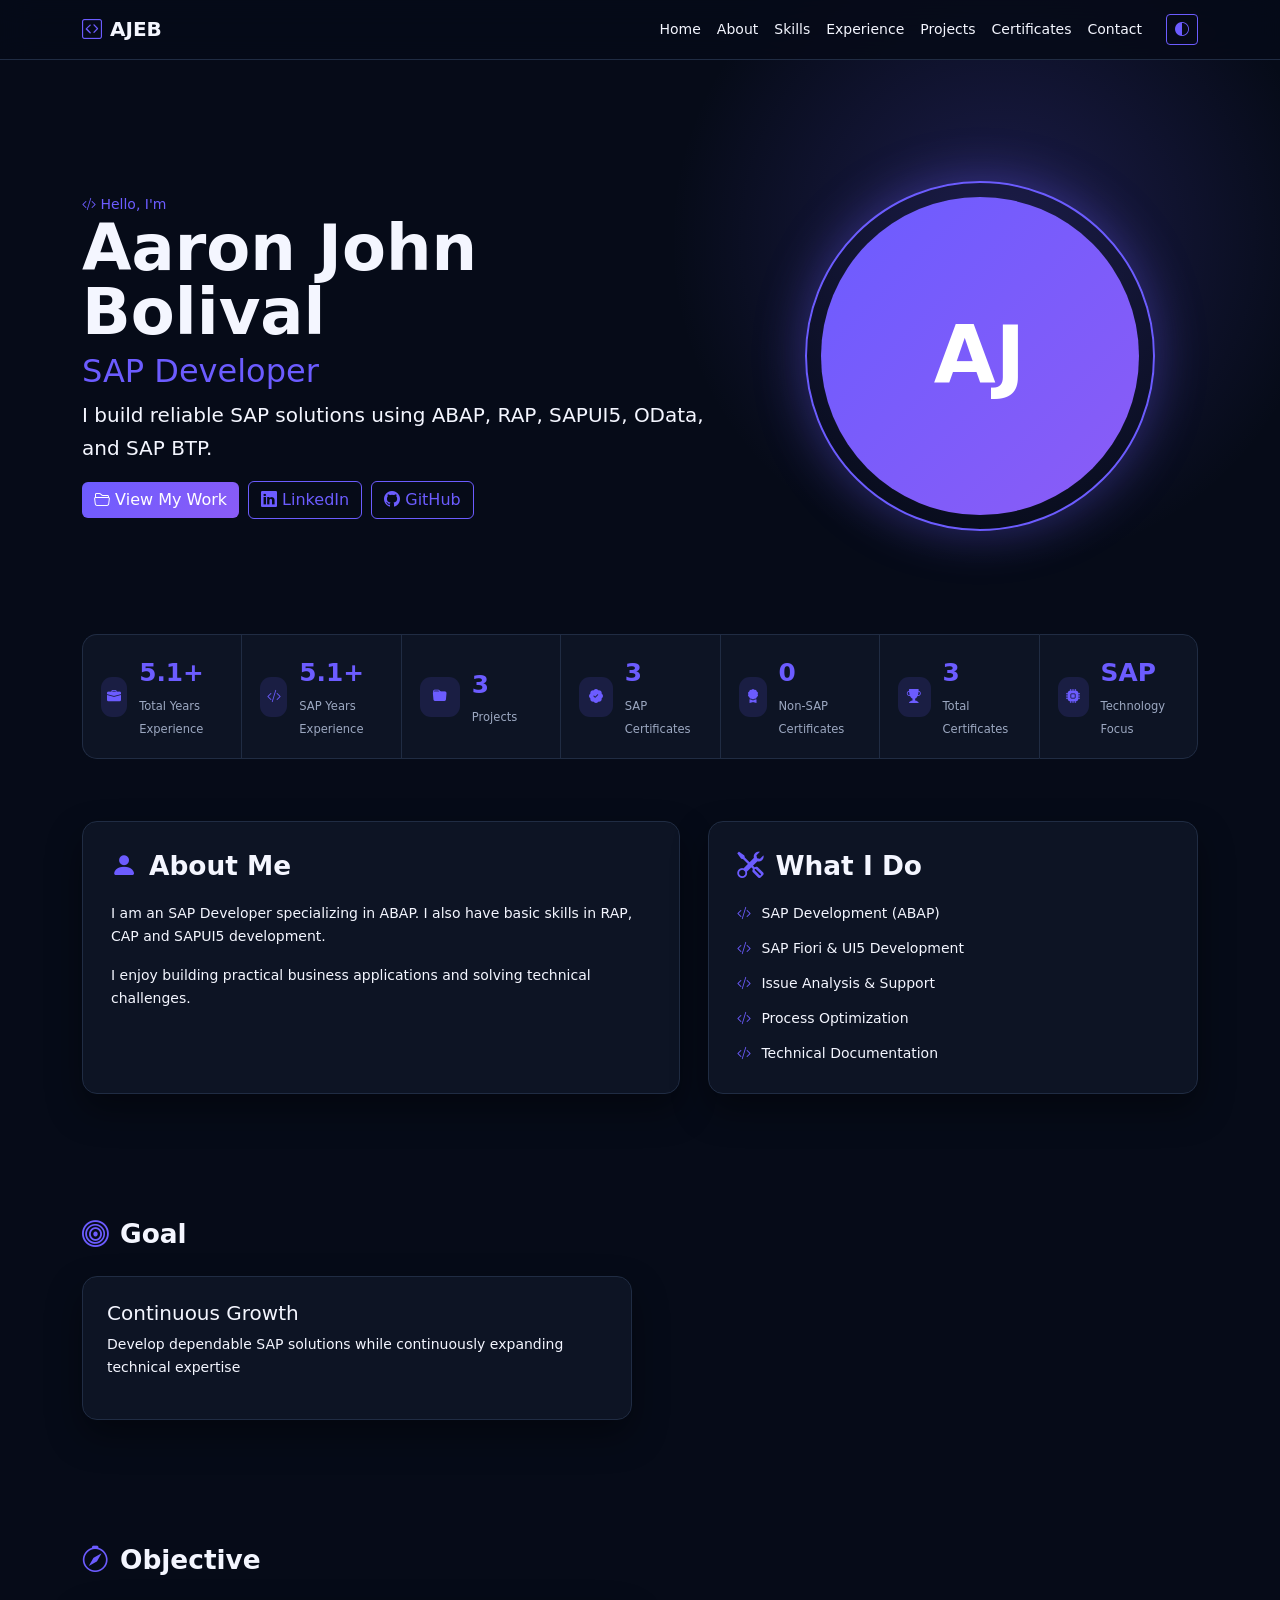
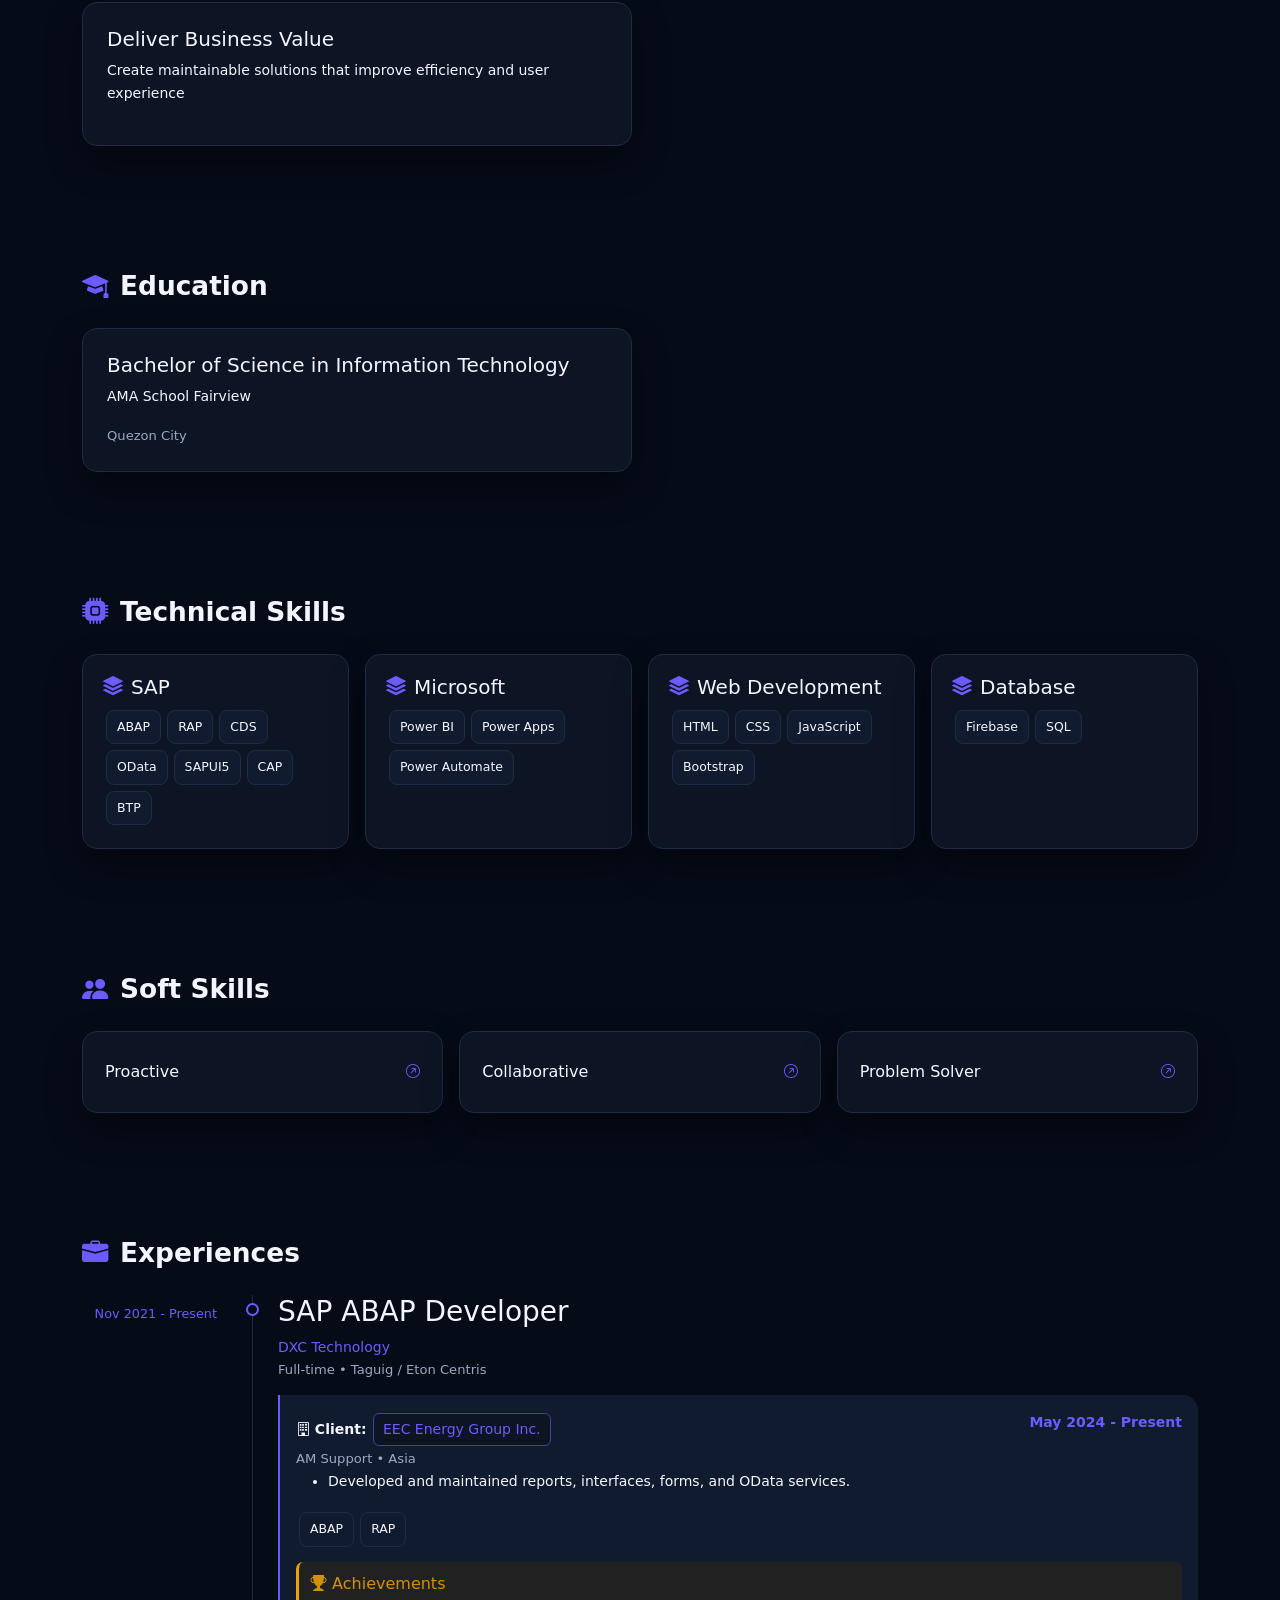
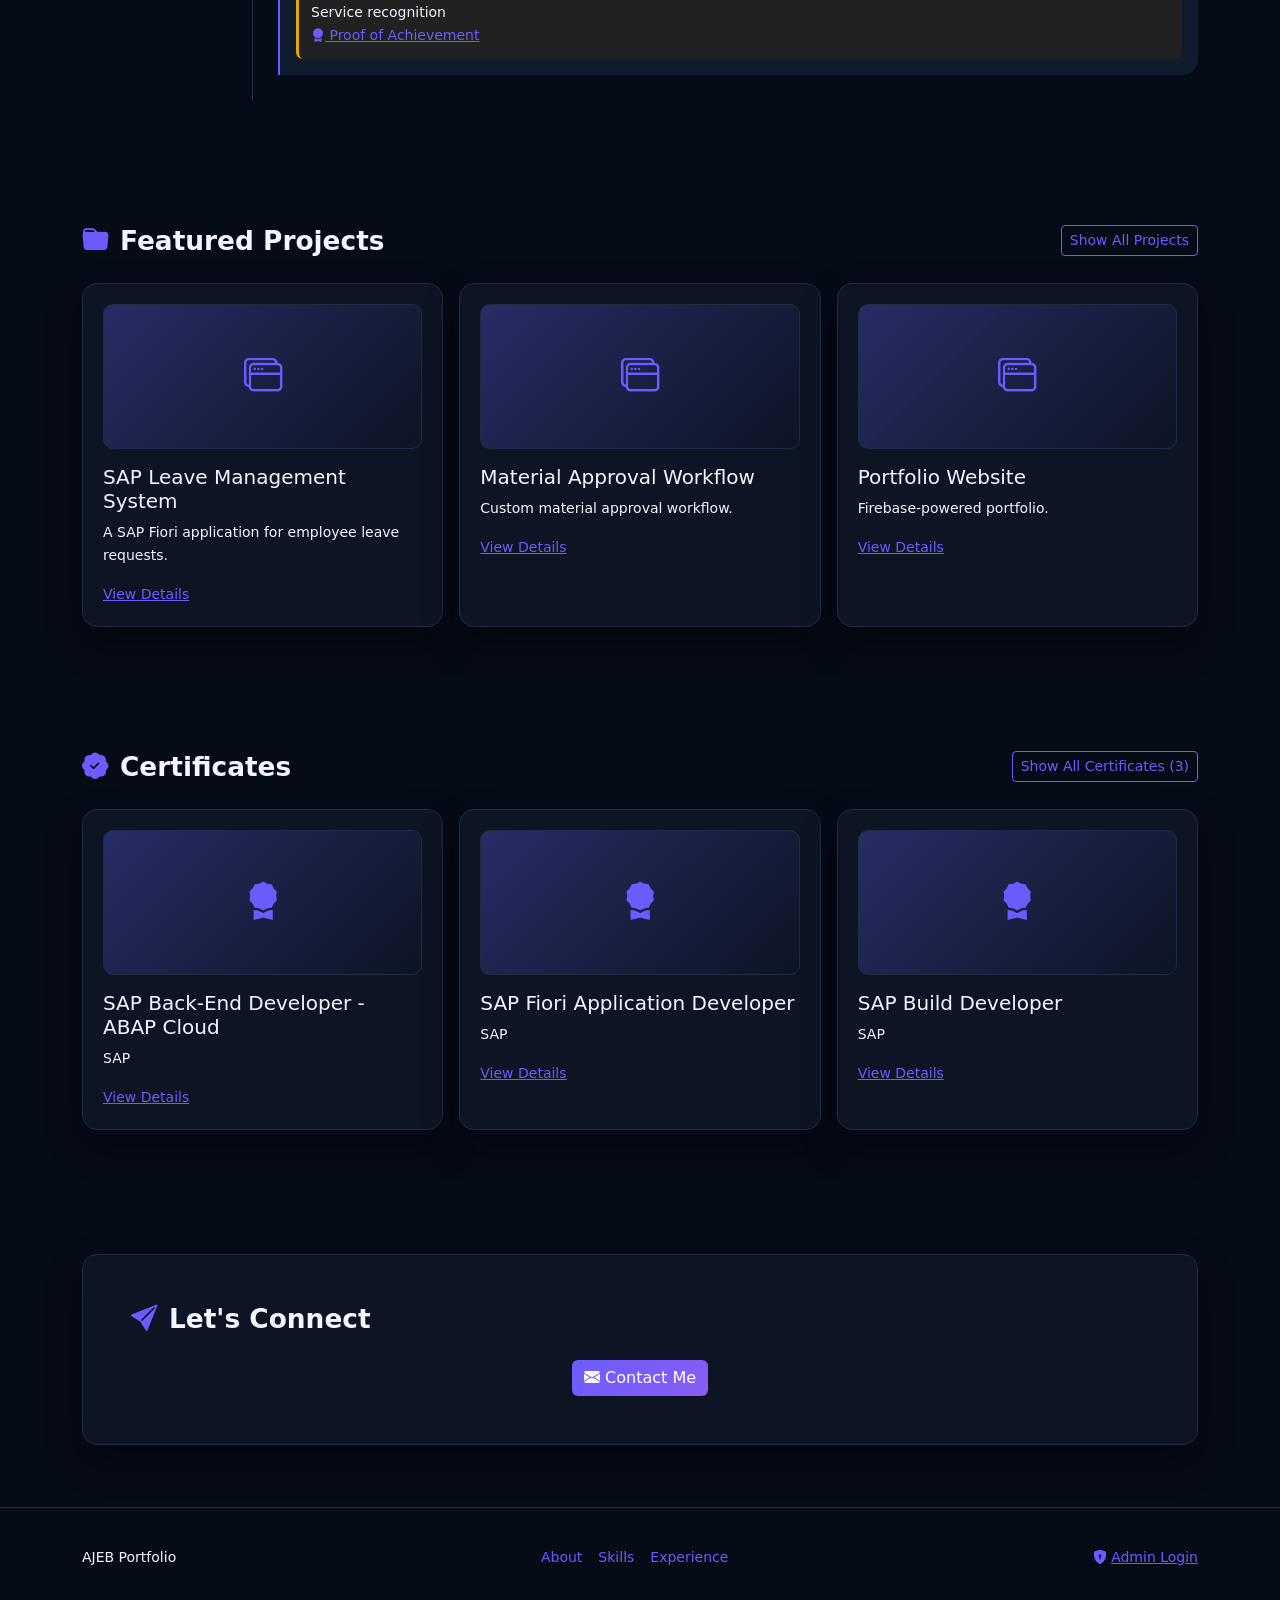
==== index.html @ a4503d82 "First Commit" ====
<!doctype html><html><head><title>AJEB Portfolio</title><meta charset="utf-8"><meta name="viewport" content="width=device-width,initial-scale=1"><link href="https://cdn.jsdelivr.net/npm/bootstrap@5.3.8/dist/css/bootstrap.min.css" rel="stylesheet"><link href="https://cdn.jsdelivr.net/npm/bootstrap-icons@1.13.1/font/bootstrap-icons.css" rel="stylesheet"><link rel="stylesheet" href="assets/css/style.css"></head><body data-page="home"><nav class="navbar navbar-expand-lg fixed-top"><div class="container"><a class="navbar-brand fw-bold" href="index.html"><i class="bi bi-code-square accent me-2"></i>AJEB</a><button class="navbar-toggler" data-bs-toggle="collapse" data-bs-target="#publicNav"><span class="navbar-toggler-icon"></span></button><div id="publicNav" class="collapse navbar-collapse"><ul class="navbar-nav ms-auto"><li class="nav-item"><a class="nav-link" href="index.html#hero">Home</a></li><li class="nav-item"><a class="nav-link" href="index.html#about">About</a></li><li class="nav-item"><a class="nav-link" href="index.html#skills">Skills</a></li><li class="nav-item"><a class="nav-link" href="index.html#experience">Experience</a></li><li class="nav-item"><a class="nav-link" href="projects.html">Projects</a></li><li class="nav-item"><a class="nav-link" href="certificates.html">Certificates</a></li><li class="nav-item"><a class="nav-link" href="index.html#contact">Contact</a></li></ul><button data-theme-toggle class="btn btn-outline-primary btn-sm ms-lg-3"><i class="bi bi-circle-half"></i></button></div></div></nav><main><section id="hero" class="hero"><div class="container"><div class="card-ui p-4"><span class="spinner-border spinner-border-sm me-2"></span>Loading portfolio...</div></div></section><section id="statistics" class="stats-wrap"></section><section id="about" class="section"><div class="container content"></div></section><section id="goal" class="section alt"><div class="container content"></div></section><section id="objective" class="section"><div class="container content"></div></section><section id="education" class="section alt"><div class="container content"></div></section><section id="skills" class="section alt"><div class="container content"></div></section><section id="soft" class="section"><div class="container content"></div></section><section id="experience" class="section alt"><div class="container content"></div></section><section id="projects" class="section"><div class="container content"></div></section><section id="certificates" class="section alt"><div class="container content"></div></section><section id="contact" class="section"><div class="container content"></div></section></main><footer class="footer"><div class="container d-flex justify-content-between align-items-center"><span>AJEB Portfolio</span><a href="admin/login.html"><i class="bi bi-shield-lock-fill me-1"></i>Admin Login</a></div></footer><div class="modal fade" id="softModal" tabindex="-1"><div class="modal-dialog modal-dialog-centered"><div class="modal-content"><div class="modal-header"><h5 id="softTitle" class="modal-title"></h5><button class="btn-close" data-bs-dismiss="modal"></button></div><div class="modal-body"><p id="softDescription"></p><div id="softExampleArea"><h6><i class="bi bi-list-check accent me-2"></i>Examples</h6><ul id="softExamples"></ul></div></div></div></div></div><div id="error" class="alert alert-danger d-none">Unable to load portfolio data.</div><script src="https://cdn.jsdelivr.net/npm/bootstrap@5.3.8/dist/js/bootstrap.bundle.min.js"></script><script src="assets/js/app.js"></script></body></html>
---- assets/css/style.css ----
:root{--p:#6c5cff;--s:#8b5cf6;--a:#20c997;--bg:#f6f7fb;--surface:#fff;--surface2:#eef0f8;--text:#172033;--muted:#65708a;--line:#dce1ec;--radius:15px;--shadow:0 12px 30px #17203314}html[data-theme=dark]{--bg:#060b18;--surface:#0d1424;--surface2:#111b30;--text:#f4f6ff;--muted:#9ca8c1;--line:#202c43;--shadow:0 16px 35px #0006}*{box-sizing:border-box}html{scroll-behavior:smooth}body{margin:0;background:var(--bg);color:var(--text);font:15px/1.65 Inter,system-ui,sans-serif}.navbar{background:color-mix(in srgb,var(--bg) 88%,transparent);backdrop-filter:blur(16px);border-bottom:1px solid var(--line)}.navbar-brand,.nav-link{color:var(--text)!important}.nav-link:hover{color:var(--p)!important}.btn-primary{background:linear-gradient(135deg,var(--p),var(--s));border:0}.btn-outline-primary{color:var(--p);border-color:var(--p)}.hero{min-height:88vh;display:flex;align-items:center;padding:100px 0 80px;background:radial-gradient(circle at 78% 35%,color-mix(in srgb,var(--p) 22%,transparent),transparent 30%)}.hero h1{font-size:clamp(2.7rem,6vw,5rem);font-weight:800;line-height:1}.eyebrow,.accent{color:var(--p)}.profile{width:min(350px,78vw);aspect-ratio:1;border:2px solid var(--p);border-radius:50%;padding:14px;margin:auto;box-shadow:0 0 50px color-mix(in srgb,var(--p) 38%,transparent)}.profile img,.avatar{width:100%;height:100%;object-fit:cover;border-radius:50%}.avatar{display:grid;place-items:center;background:linear-gradient(135deg,var(--p),var(--s));color:white;font-size:5rem;font-weight:800}.section{padding:76px 0}.section.alt{background:var(--surface2)}.section-title{font-size:2rem;font-weight:800;margin-bottom:26px;display:flex;align-items:center;gap:12px}.section-title i{color:var(--p)}.card-ui{background:var(--surface);color:var(--text);border:1px solid var(--line);border-radius:var(--radius);box-shadow:var(--shadow)}.stats-wrap{margin-top:-50px;position:relative;z-index:4}.statistics-grid{display:grid;grid-template-columns:repeat(7,1fr);gap:12px}.stat-card{padding:18px;min-height:112px;display:flex;align-items:center;gap:12px}.stat-icon{width:40px;height:40px;display:grid;place-items:center;border-radius:11px;background:color-mix(in srgb,var(--p) 14%,var(--surface));color:var(--p)}.stat-card strong{display:block;font-size:1.55rem;color:var(--p)}.stat-card span{font-size:.72rem;color:var(--muted)}.tag{display:inline-block;padding:6px 10px;margin:3px;border:1px solid var(--line);border-radius:8px;background:var(--surface2);color:var(--text);font-size:.78rem}.skill-box{padding:20px;height:100%}.soft-card,.item-card{padding:20px;height:100%;transition:.2s}.soft-card{cursor:pointer}.soft-card:hover,.item-card:hover{transform:translateY(-3px);border-color:var(--p)}.timeline-group{display:grid;grid-template-columns:135px 1fr;gap:35px}.company-period{text-align:right;color:var(--p);font-size:.8rem;padding-top:8px}.company-records{border-left:1px solid var(--line);padding-left:25px}.experience-entry{position:relative;padding-bottom:26px}.timeline-dot{position:absolute;left:-32px;top:8px;width:13px;height:13px;border:2px solid var(--p);background:var(--bg);border-radius:50%}.same-company .timeline-dot{display:none}.company{color:var(--p)}.meta{color:var(--muted);font-size:.82rem}.client-card{margin-top:14px;padding:16px;border-left:2px solid var(--p);background:var(--surface2);border-radius:0 var(--radius) var(--radius) 0}.client-head{display:flex;justify-content:space-between;gap:12px}.client-badge{display:inline-block;padding:4px 9px;margin:2px;border:1px solid color-mix(in srgb,var(--p) 45%,var(--line));border-radius:6px;color:var(--p);background:var(--surface)}.client-date{color:var(--p);white-space:nowrap}.achievement{margin-top:12px;padding:12px;border-left:3px solid #e8a600;background:color-mix(in srgb,#e8a600 9%,var(--surface));border-radius:7px}.achievement h6{color:#d09200}.form-control,.form-select{background:var(--surface);color:var(--text);border-color:var(--line)}.form-control::placeholder{color:var(--muted)}.form-control:focus,.form-select:focus{background:var(--surface);color:var(--text);border-color:var(--p);box-shadow:0 0 0 .2rem color-mix(in srgb,var(--p) 20%,transparent)}.filterbar{position:sticky;top:70px;z-index:3;background:var(--bg);padding:14px 0}.item-card img{width:100%;height:180px;object-fit:cover;border-radius:10px}.gallery img{width:100%;height:170px;object-fit:cover;border-radius:10px}.video iframe{width:100%;aspect-ratio:16/9;border:0;border-radius:10px}.modal-content{background:var(--surface);color:var(--text)}.footer{padding:38px 0;border-top:1px solid var(--line)}a{color:var(--p)}
@media(max-width:1200px){.statistics-grid{grid-template-columns:repeat(4,1fr)}}@media(max-width:768px){.statistics-grid{grid-template-columns:repeat(2,1fr)}.timeline-group{grid-template-columns:1fr;gap:2px;padding-left:16px}.company-period{text-align:left}.company-records{padding-left:20px}.timeline-dot{left:-27px}.client-head{display:block}.client-date{display:block;margin-top:5px}.hero{text-align:center}}
/* V7 reference-design refinements */
body{font-size:14px}.section{padding:62px 0}.hero{min-height:76vh;padding-bottom:72px}.hero h1{font-size:clamp(2.5rem,5vw,4.4rem)}.statistics-grid{gap:0}.stat-card{border-radius:0;box-shadow:none;border-right:0;min-height:102px}.statistics-grid .stat-card:first-child{border-radius:var(--radius) 0 0 var(--radius)}.statistics-grid .stat-card:last-child{border-radius:0 var(--radius) var(--radius) 0;border-right:1px solid var(--line)}.section-title{font-size:1.65rem}.item-card{min-height:210px}.item-thumb{height:145px;border-radius:10px;background:linear-gradient(135deg,color-mix(in srgb,var(--p) 26%,var(--surface2)),var(--surface));border:1px solid var(--line);display:grid;place-items:center;color:var(--p);font-size:2.4rem}.subpage-header{padding-top:92px}.page-toolbar{display:flex;align-items:center;justify-content:space-between;gap:15px}.soft-actions{display:flex;gap:8px;flex-wrap:wrap}.soft-card p{color:var(--muted)}.section-title-centered{justify-content:center}.detail-panel{padding:24px}.dummy-gallery{height:170px;display:grid;place-items:center;border:1px solid var(--line);border-radius:10px;background:linear-gradient(145deg,var(--surface2),var(--surface));color:var(--p);font-size:2rem}
@media(max-width:1200px){.statistics-grid{gap:10px}.stat-card,.statistics-grid .stat-card:first-child,.statistics-grid .stat-card:last-child{border:1px solid var(--line);border-radius:var(--radius)}}
/* V9 targeted fixes */
.section-heading-row{display:flex;align-items:center;justify-content:space-between;gap:18px;margin-bottom:26px}.section-heading-row .section-title{margin-bottom:0}.certificate-thumb{background:linear-gradient(135deg,color-mix(in srgb,#f0aa00 18%,var(--surface2)),var(--surface));color:#d29600}html[data-theme=dark] .btn-close{filter:invert(1) grayscale(100%) brightness(200%);opacity:.9}html[data-theme=dark] .btn-close:hover{opacity:1}.modal-header{border-bottom-color:var(--line)}.modal-footer{border-top-color:var(--line)}
@media(max-width:576px){.section-heading-row{align-items:flex-start;flex-direction:column}.section-heading-row .btn{width:100%}}
/* V10 targeted additions */
.hero-actions{display:flex;align-items:center;gap:9px;flex-wrap:wrap}.admin-shell{min-height:100vh}.admin-sidebar{width:270px;background:#0c1323;color:#fff;padding:22px;position:fixed;inset:0 auto 0 0;overflow:auto}.admin-sidebar .nav-btn{display:flex;align-items:center;width:100%;gap:9px;color:#cbd4e7;background:transparent;border:0;border-radius:8px;padding:9px 11px;text-align:left}.admin-sidebar .nav-btn:hover,.admin-sidebar .nav-btn.active{background:#6658ee;color:#fff}.admin-main{margin-left:270px;padding:28px}.admin-card{background:#fff;border:1px solid #dfe4ee;border-radius:13px;padding:20px}.editor-grid{display:grid;grid-template-columns:repeat(2,minmax(0,1fr));gap:14px}.editor-grid .full{grid-column:1/-1}.nested-box{grid-column:1/-1;border:1px solid #dfe4ee;border-radius:12px;padding:14px;background:#f8f9fc}.nested-item{border:1px solid #e2e6ef;border-radius:10px;padding:14px;margin-top:10px;background:#fff}.nested-head{display:flex;align-items:center;justify-content:space-between;gap:10px}.field-help{font-size:.75rem;color:#6b7487;margin-top:4px}@media(max-width:900px){.admin-sidebar{position:static;width:auto}.admin-main{margin:0}.editor-grid{grid-template-columns:1fr}.hero-actions{justify-content:center}}

/* V12 friendly-admin and requested design correction */
.about-what-grid{display:grid;grid-template-columns:1.1fr .9fr;gap:28px}.about-what-card{padding:28px;height:100%}.about-what-card .section-title{font-size:1.65rem;margin-bottom:20px}.what-list{display:grid;gap:12px}.what-row{display:flex;align-items:center;gap:10px;color:var(--text)}.what-row i{color:var(--p)}
.soft-title-card{padding:22px;min-height:82px;display:flex;align-items:center;justify-content:space-between;cursor:pointer;transition:.2s}.soft-title-card:hover,.soft-title-card:focus{transform:translateY(-3px);border-color:var(--p);outline:none}.soft-title-card h3{font-size:1rem;margin:0}.soft-title-card i{color:var(--p)}
.admin-form-grid{display:grid;grid-template-columns:repeat(2,minmax(0,1fr));gap:14px}.admin-field{display:flex;flex-direction:column;gap:6px}.admin-field.full{grid-column:1/-1}.admin-field label{font-weight:700;color:#26324a}.admin-field small{color:#6b7487}.admin-check{flex-direction:row;align-items:center;padding:12px;border:1px solid #dfe4ee;border-radius:9px}.admin-array{grid-column:1/-1;border:1px solid #dfe4ee;border-radius:12px;padding:14px;background:#f8f9fc}.admin-array-head{display:flex;justify-content:space-between;align-items:center}.admin-array-item{background:#fff;border:1px solid #dfe4ee;border-radius:10px;padding:14px;margin-top:10px}.admin-array-actions{text-align:right;margin-bottom:8px}.record-summary{display:grid;grid-template-columns:1fr auto;gap:12px;align-items:center}
@media(max-width:800px){.about-what-grid,.admin-form-grid{grid-template-columns:1fr}.admin-field.full{grid-column:auto}}

/* V4 section settings and quick links */
main{min-width:0}.quick-links a{color:var(--p);text-decoration:none}.quick-links a:hover{text-decoration:underline}section[hidden],.section.d-none{display:none!important}

.media-thumb{height:180px;border-radius:10px;overflow:hidden;background:var(--surface2)}.media-thumb img{width:100%;height:100%;object-fit:cover}.detail-panel>.media-thumb{height:360px}.detail-panel>.media-thumb img{object-fit:contain}.gallery img{width:100%;height:180px;object-fit:cover}.video iframe{width:100%;aspect-ratio:16/9}
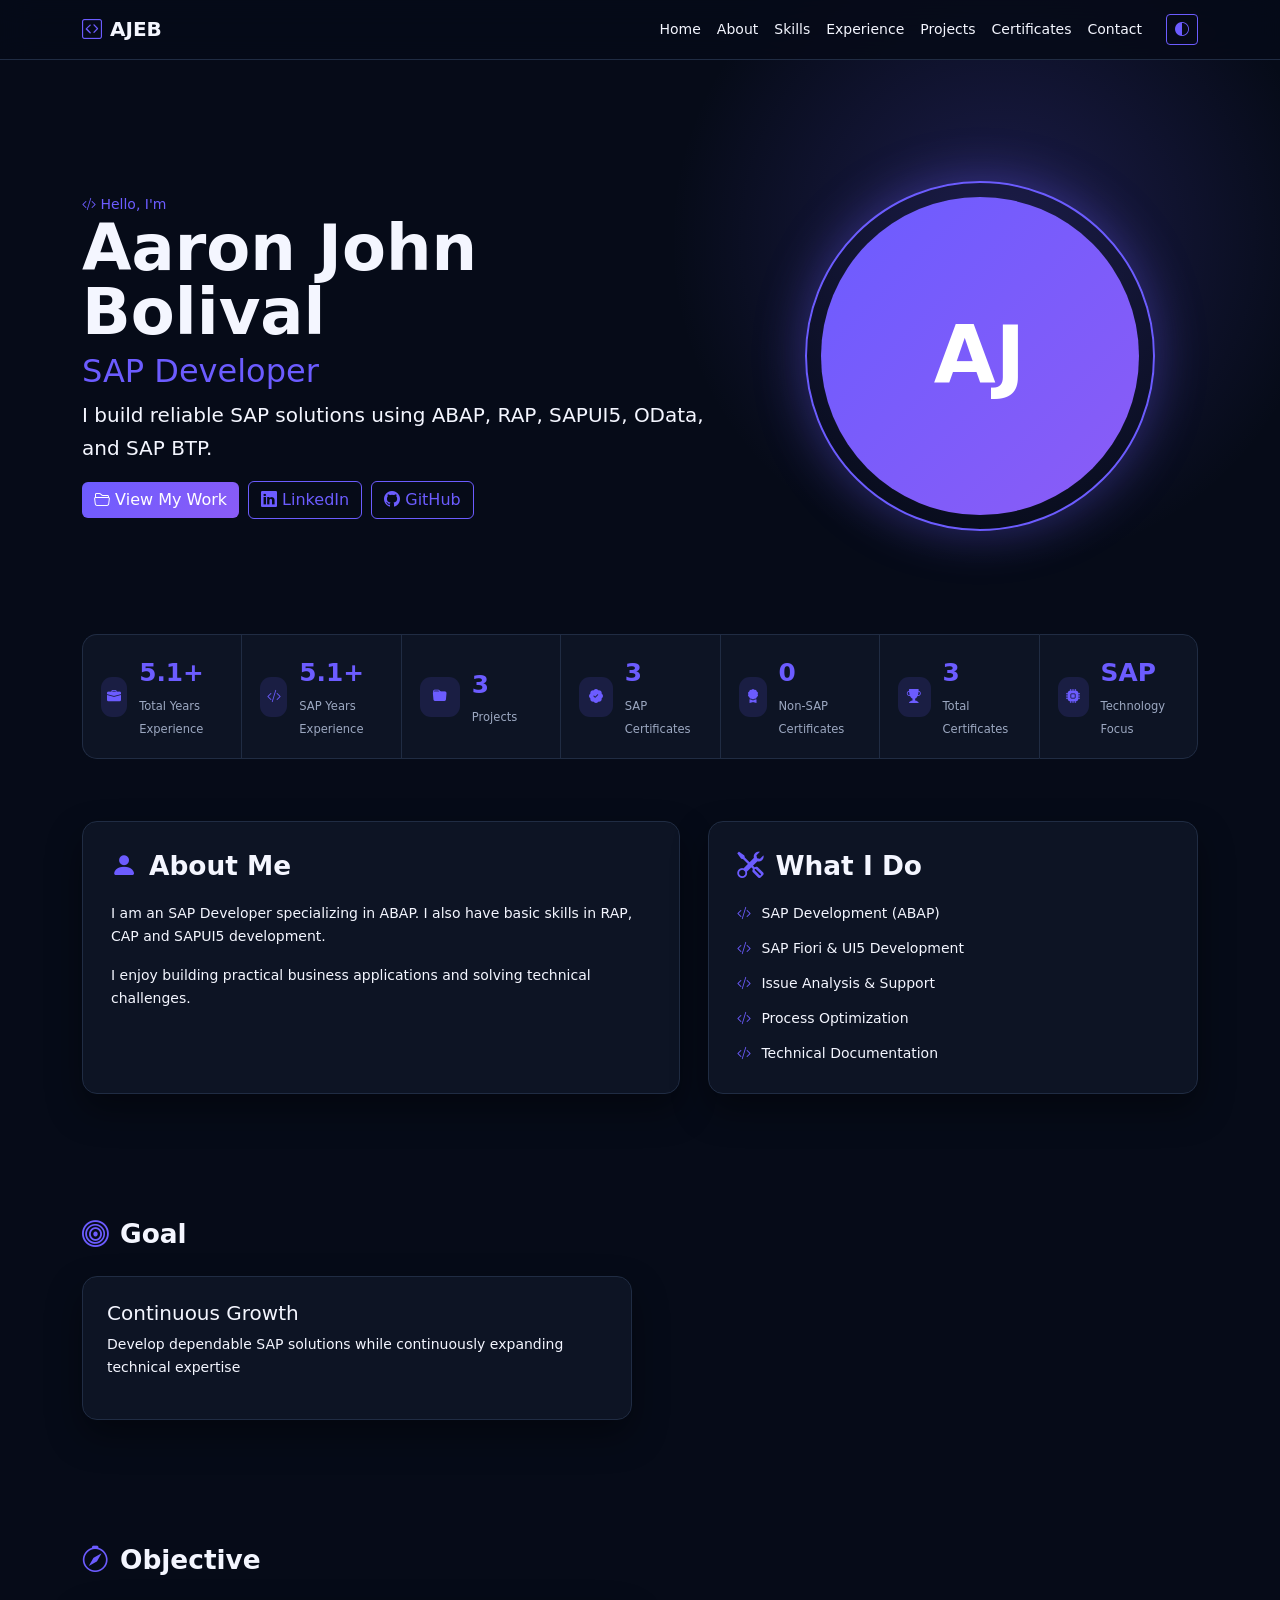
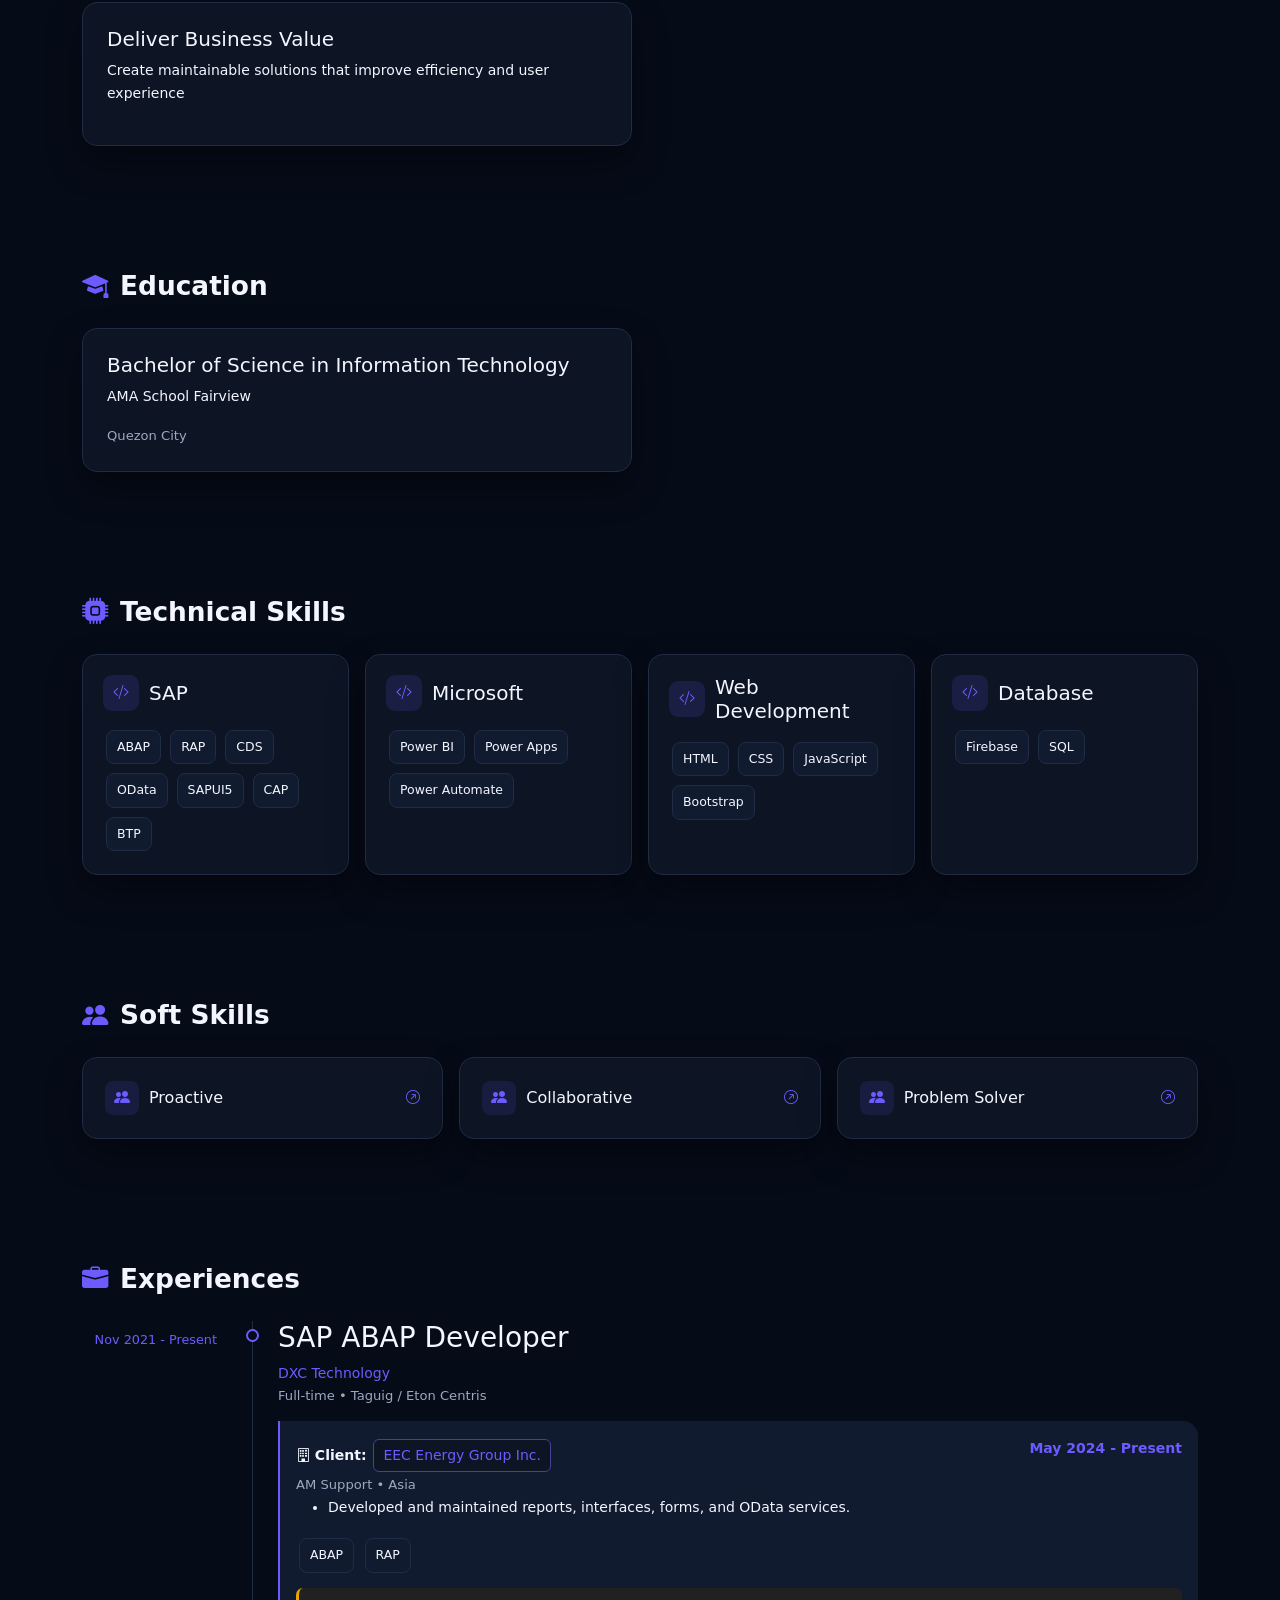
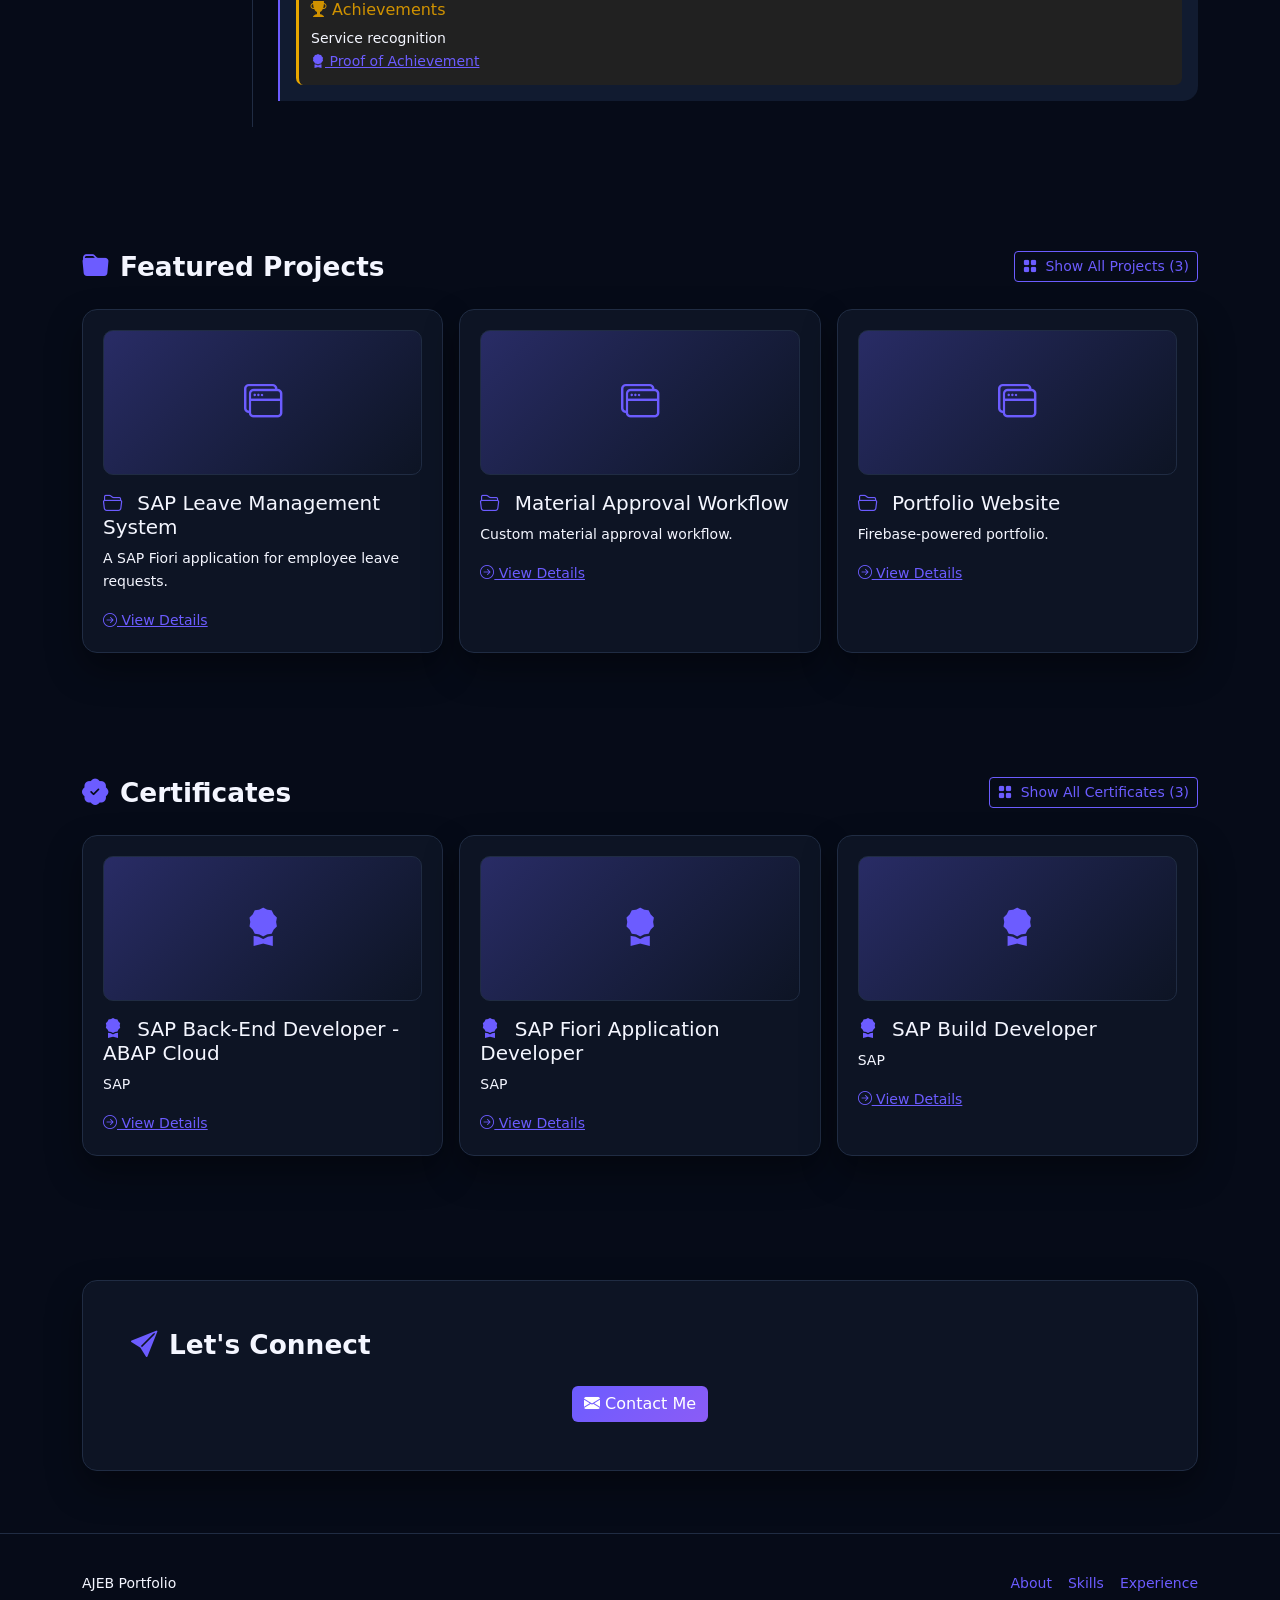
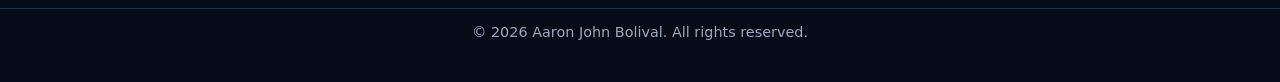
==== commit dfee110c: "fix commit" ====
--- a/index.html
+++ b/index.html
@@ -1 +1,140 @@
-<!doctype html><html><head><title>AJEB Portfolio</title><meta charset="utf-8"><meta name="viewport" content="width=device-width,initial-scale=1"><link href="https://cdn.jsdelivr.net/npm/bootstrap@5.3.8/dist/css/bootstrap.min.css" rel="stylesheet"><link href="https://cdn.jsdelivr.net/npm/bootstrap-icons@1.13.1/font/bootstrap-icons.css" rel="stylesheet"><link rel="stylesheet" href="assets/css/style.css"></head><body data-page="home"><nav class="navbar navbar-expand-lg fixed-top"><div class="container"><a class="navbar-brand fw-bold" href="index.html"><i class="bi bi-code-square accent me-2"></i>AJEB</a><button class="navbar-toggler" data-bs-toggle="collapse" data-bs-target="#publicNav"><span class="navbar-toggler-icon"></span></button><div id="publicNav" class="collapse navbar-collapse"><ul class="navbar-nav ms-auto"><li class="nav-item"><a class="nav-link" href="index.html#hero">Home</a></li><li class="nav-item"><a class="nav-link" href="index.html#about">About</a></li><li class="nav-item"><a class="nav-link" href="index.html#skills">Skills</a></li><li class="nav-item"><a class="nav-link" href="index.html#experience">Experience</a></li><li class="nav-item"><a class="nav-link" href="projects.html">Projects</a></li><li class="nav-item"><a class="nav-link" href="certificates.html">Certificates</a></li><li class="nav-item"><a class="nav-link" href="index.html#contact">Contact</a></li></ul><button data-theme-toggle class="btn btn-outline-primary btn-sm ms-lg-3"><i class="bi bi-circle-half"></i></button></div></div></nav><main><section id="hero" class="hero"><div class="container"><div class="card-ui p-4"><span class="spinner-border spinner-border-sm me-2"></span>Loading portfolio...</div></div></section><section id="statistics" class="stats-wrap"></section><section id="about" class="section"><div class="container content"></div></section><section id="goal" class="section alt"><div class="container content"></div></section><section id="objective" class="section"><div class="container content"></div></section><section id="education" class="section alt"><div class="container content"></div></section><section id="skills" class="section alt"><div class="container content"></div></section><section id="soft" class="section"><div class="container content"></div></section><section id="experience" class="section alt"><div class="container content"></div></section><section id="projects" class="section"><div class="container content"></div></section><section id="certificates" class="section alt"><div class="container content"></div></section><section id="contact" class="section"><div class="container content"></div></section></main><footer class="footer"><div class="container d-flex justify-content-between align-items-center"><span>AJEB Portfolio</span><a href="admin/login.html"><i class="bi bi-shield-lock-fill me-1"></i>Admin Login</a></div></footer><div class="modal fade" id="softModal" tabindex="-1"><div class="modal-dialog modal-dialog-centered"><div class="modal-content"><div class="modal-header"><h5 id="softTitle" class="modal-title"></h5><button class="btn-close" data-bs-dismiss="modal"></button></div><div class="modal-body"><p id="softDescription"></p><div id="softExampleArea"><h6><i class="bi bi-list-check accent me-2"></i>Examples</h6><ul id="softExamples"></ul></div></div></div></div></div><div id="error" class="alert alert-danger d-none">Unable to load portfolio data.</div><script src="https://cdn.jsdelivr.net/npm/bootstrap@5.3.8/dist/js/bootstrap.bundle.min.js"></script><script src="assets/js/app.js"></script></body></html>+<!doctype html>
+<html>
+  <head>
+    <title>AJEB Portfolio</title>
+    <meta charset="utf-8" />
+    <meta name="viewport" content="width=device-width,initial-scale=1" />
+    <link
+      href="https://cdn.jsdelivr.net/npm/bootstrap@5.3.8/dist/css/bootstrap.min.css"
+      rel="stylesheet"
+    />
+    <link
+      href="https://cdn.jsdelivr.net/npm/bootstrap-icons@1.13.1/font/bootstrap-icons.css"
+      rel="stylesheet"
+    />
+    <link rel="stylesheet" href="assets/css/style.css" />
+  </head>
+  <body data-page="home">
+    <nav class="navbar navbar-expand-lg fixed-top">
+      <div class="container">
+        <a class="navbar-brand fw-bold" href="index.html"
+          ><i class="bi bi-code-square accent me-2"></i>AJEB</a
+        ><button
+          class="navbar-toggler"
+          data-bs-toggle="collapse"
+          data-bs-target="#publicNav"
+        >
+          <span class="navbar-toggler-icon"></span>
+        </button>
+        <div id="publicNav" class="collapse navbar-collapse">
+          <ul class="navbar-nav ms-auto">
+            <li class="nav-item">
+              <a class="nav-link" href="index.html#hero">Home</a>
+            </li>
+            <li class="nav-item">
+              <a class="nav-link" href="index.html#about">About</a>
+            </li>
+            <li class="nav-item">
+              <a class="nav-link" href="index.html#skills">Skills</a>
+            </li>
+            <li class="nav-item">
+              <a class="nav-link" href="index.html#experience">Experience</a>
+            </li>
+            <li class="nav-item">
+              <a class="nav-link" href="projects.html">Projects</a>
+            </li>
+            <li class="nav-item">
+              <a class="nav-link" href="certificates.html">Certificates</a>
+            </li>
+            <li class="nav-item">
+              <a class="nav-link" href="index.html#contact">Contact</a>
+            </li>
+          </ul>
+          <button
+            data-theme-toggle
+            class="btn btn-outline-primary btn-sm ms-lg-3"
+          >
+            <i class="bi bi-circle-half"></i>
+          </button>
+        </div>
+      </div>
+    </nav>
+    <main>
+      <section id="hero" class="hero">
+        <div class="container">
+          <div class="card-ui p-4">
+            <span class="spinner-border spinner-border-sm me-2"></span>Loading
+            portfolio...
+          </div>
+        </div>
+      </section>
+      <section id="statistics" class="stats-wrap"></section>
+      <section id="about" class="section">
+        <div class="container content"></div>
+      </section>
+      <section id="goal" class="section alt">
+        <div class="container content"></div>
+      </section>
+      <section id="objective" class="section">
+        <div class="container content"></div>
+      </section>
+      <section id="education" class="section alt">
+        <div class="container content"></div>
+      </section>
+      <section id="skills" class="section alt">
+        <div class="container content"></div>
+      </section>
+      <section id="soft" class="section">
+        <div class="container content"></div>
+      </section>
+      <section id="experience" class="section alt">
+        <div class="container content"></div>
+      </section>
+      <section id="projects" class="section">
+        <div class="container content"></div>
+      </section>
+      <section id="certificates" class="section alt">
+        <div class="container content"></div>
+      </section>
+      <section id="contact" class="section">
+        <div class="container content"></div>
+      </section>
+    </main>
+    <footer class="footer">
+    <div class="container d-flex justify-content-between align-items-center">
+        <span>AJEB Portfolio</span>
+        <!-- 
+        <a href="admin/login.html" target="_blank"> 
+            <i class="bi bi-shield-lock-fill me-1"></i>Admin Login
+        </a>
+        -->
+    </div>
+
+    <div class="footer-copyright">
+        © 2026 Aaron John Bolival. All rights reserved.
+    </div>
+    </footer>
+    <div class="modal fade" id="softModal" tabindex="-1">
+      <div class="modal-dialog modal-dialog-centered">
+        <div class="modal-content">
+          <div class="modal-header">
+            <h5 id="softTitle" class="modal-title"></h5>
+            <button class="btn-close" data-bs-dismiss="modal"></button>
+          </div>
+          <div class="modal-body">
+            <p id="softDescription"></p>
+            <div id="softExampleArea">
+              <h6><i class="bi bi-list-check accent me-2"></i>Examples</h6>
+              <ul id="softExamples"></ul>
+            </div>
+          </div>
+        </div>
+      </div>
+    </div>
+    <div id="error" class="alert alert-danger d-none">
+      Unable to load portfolio data.
+    </div>
+    <script src="https://cdn.jsdelivr.net/npm/bootstrap@5.3.8/dist/js/bootstrap.bundle.min.js"></script>
+    <script src="assets/js/app.js"></script>
+  </body>
+</html>
--- a/assets/css/style.css
+++ b/assets/css/style.css
@@ -1,7 +1,21 @@
 :root{--p:#6c5cff;--s:#8b5cf6;--a:#20c997;--bg:#f6f7fb;--surface:#fff;--surface2:#eef0f8;--text:#172033;--muted:#65708a;--line:#dce1ec;--radius:15px;--shadow:0 12px 30px #17203314}html[data-theme=dark]{--bg:#060b18;--surface:#0d1424;--surface2:#111b30;--text:#f4f6ff;--muted:#9ca8c1;--line:#202c43;--shadow:0 16px 35px #0006}*{box-sizing:border-box}html{scroll-behavior:smooth}body{margin:0;background:var(--bg);color:var(--text);font:15px/1.65 Inter,system-ui,sans-serif}.navbar{background:color-mix(in srgb,var(--bg) 88%,transparent);backdrop-filter:blur(16px);border-bottom:1px solid var(--line)}.navbar-brand,.nav-link{color:var(--text)!important}.nav-link:hover{color:var(--p)!important}.btn-primary{background:linear-gradient(135deg,var(--p),var(--s));border:0}.btn-outline-primary{color:var(--p);border-color:var(--p)}.hero{min-height:88vh;display:flex;align-items:center;padding:100px 0 80px;background:radial-gradient(circle at 78% 35%,color-mix(in srgb,var(--p) 22%,transparent),transparent 30%)}.hero h1{font-size:clamp(2.7rem,6vw,5rem);font-weight:800;line-height:1}.eyebrow,.accent{color:var(--p)}.profile{width:min(350px,78vw);aspect-ratio:1;border:2px solid var(--p);border-radius:50%;padding:14px;margin:auto;box-shadow:0 0 50px color-mix(in srgb,var(--p) 38%,transparent)}.profile img,.avatar{width:100%;height:100%;object-fit:cover;border-radius:50%}.avatar{display:grid;place-items:center;background:linear-gradient(135deg,var(--p),var(--s));color:white;font-size:5rem;font-weight:800}.section{padding:76px 0}.section.alt{background:var(--surface2)}.section-title{font-size:2rem;font-weight:800;margin-bottom:26px;display:flex;align-items:center;gap:12px}.section-title i{color:var(--p)}.card-ui{background:var(--surface);color:var(--text);border:1px solid var(--line);border-radius:var(--radius);box-shadow:var(--shadow)}.stats-wrap{margin-top:-50px;position:relative;z-index:4}.statistics-grid{display:grid;grid-template-columns:repeat(7,1fr);gap:12px}.stat-card{padding:18px;min-height:112px;display:flex;align-items:center;gap:12px}.stat-icon{width:40px;height:40px;display:grid;place-items:center;border-radius:11px;background:color-mix(in srgb,var(--p) 14%,var(--surface));color:var(--p)}.stat-card strong{display:block;font-size:1.55rem;color:var(--p)}.stat-card span{font-size:.72rem;color:var(--muted)}.tag{display:inline-block;padding:6px 10px;margin:3px;border:1px solid var(--line);border-radius:8px;background:var(--surface2);color:var(--text);font-size:.78rem}.skill-box{padding:20px;height:100%}.soft-card,.item-card{padding:20px;height:100%;transition:.2s}.soft-card{cursor:pointer}.soft-card:hover,.item-card:hover{transform:translateY(-3px);border-color:var(--p)}.timeline-group{display:grid;grid-template-columns:135px 1fr;gap:35px}.company-period{text-align:right;color:var(--p);font-size:.8rem;padding-top:8px}.company-records{border-left:1px solid var(--line);padding-left:25px}.experience-entry{position:relative;padding-bottom:26px}.timeline-dot{position:absolute;left:-32px;top:8px;width:13px;height:13px;border:2px solid var(--p);background:var(--bg);border-radius:50%}.same-company .timeline-dot{display:none}.company{color:var(--p)}.meta{color:var(--muted);font-size:.82rem}.client-card{margin-top:14px;padding:16px;border-left:2px solid var(--p);background:var(--surface2);border-radius:0 var(--radius) var(--radius) 0}.client-head{display:flex;justify-content:space-between;gap:12px}.client-badge{display:inline-block;padding:4px 9px;margin:2px;border:1px solid color-mix(in srgb,var(--p) 45%,var(--line));border-radius:6px;color:var(--p);background:var(--surface)}.client-date{color:var(--p);white-space:nowrap}.achievement{margin-top:12px;padding:12px;border-left:3px solid #e8a600;background:color-mix(in srgb,#e8a600 9%,var(--surface));border-radius:7px}.achievement h6{color:#d09200}.form-control,.form-select{background:var(--surface);color:var(--text);border-color:var(--line)}.form-control::placeholder{color:var(--muted)}.form-control:focus,.form-select:focus{background:var(--surface);color:var(--text);border-color:var(--p);box-shadow:0 0 0 .2rem color-mix(in srgb,var(--p) 20%,transparent)}.filterbar{position:sticky;top:70px;z-index:3;background:var(--bg);padding:14px 0}.item-card img{width:100%;height:180px;object-fit:cover;border-radius:10px}.gallery img{width:100%;height:170px;object-fit:cover;border-radius:10px}.video iframe{width:100%;aspect-ratio:16/9;border:0;border-radius:10px}.modal-content{background:var(--surface);color:var(--text)}.footer{padding:38px 0;border-top:1px solid var(--line)}a{color:var(--p)}
 @media(max-width:1200px){.statistics-grid{grid-template-columns:repeat(4,1fr)}}@media(max-width:768px){.statistics-grid{grid-template-columns:repeat(2,1fr)}.timeline-group{grid-template-columns:1fr;gap:2px;padding-left:16px}.company-period{text-align:left}.company-records{padding-left:20px}.timeline-dot{left:-27px}.client-head{display:block}.client-date{display:block;margin-top:5px}.hero{text-align:center}}
 /* V7 reference-design refinements */
-body{font-size:14px}.section{padding:62px 0}.hero{min-height:76vh;padding-bottom:72px}.hero h1{font-size:clamp(2.5rem,5vw,4.4rem)}.statistics-grid{gap:0}.stat-card{border-radius:0;box-shadow:none;border-right:0;min-height:102px}.statistics-grid .stat-card:first-child{border-radius:var(--radius) 0 0 var(--radius)}.statistics-grid .stat-card:last-child{border-radius:0 var(--radius) var(--radius) 0;border-right:1px solid var(--line)}.section-title{font-size:1.65rem}.item-card{min-height:210px}.item-thumb{height:145px;border-radius:10px;background:linear-gradient(135deg,color-mix(in srgb,var(--p) 26%,var(--surface2)),var(--surface));border:1px solid var(--line);display:grid;place-items:center;color:var(--p);font-size:2.4rem}.subpage-header{padding-top:92px}.page-toolbar{display:flex;align-items:center;justify-content:space-between;gap:15px}.soft-actions{display:flex;gap:8px;flex-wrap:wrap}.soft-card p{color:var(--muted)}.section-title-centered{justify-content:center}.detail-panel{padding:24px}.dummy-gallery{height:170px;display:grid;place-items:center;border:1px solid var(--line);border-radius:10px;background:linear-gradient(145deg,var(--surface2),var(--surface));color:var(--p);font-size:2rem}
+body{font-size:14px}.section{padding:62px 0}.hero{min-height:76vh;padding-bottom:72px}.hero h1{font-size:clamp(2.5rem,5vw,4.4rem)}.statistics-grid{gap:0}.stat-card{border-radius:0;box-shadow:none;border-right:0;min-height:102px}.statistics-grid .stat-card:first-child{border-radius:var(--radius) 0 0 var(--radius)}.statistics-grid .stat-card:last-child{border-radius:0 var(--radius) var(--radius) 0;border-right:1px solid var(--line)}.section-title{font-size:1.65rem}.item-card{min-height:210px}.item-thumb{height:145px;border-radius:10px;background:linear-gradient(135deg,color-mix(in srgb,var(--p) 26%,var(--surface2)),var(--surface));border:1px solid var(--line);display:grid;place-items:center;color:var(--p);font-size:2.4rem}.subpage-header{padding-top:92px}
+.page-toolbar {
+  background: var(--surface);
+  border: 1px solid var(--line);
+  border-radius: 12px;
+
+  padding: 14px 18px;
+  margin-bottom: 20px;
+
+  display: flex;
+  justify-content: space-between;
+  align-items: center;
+}
+
+.soft-actions{display:flex;gap:8px;flex-wrap:wrap}.soft-card p{color:var(--muted)}.section-title-centered{justify-content:center}.detail-panel{padding:24px}.dummy-gallery{height:170px;display:grid;place-items:center;border:1px solid var(--line);border-radius:10px;background:linear-gradient(145deg,var(--surface2),var(--surface));color:var(--p);font-size:2rem}
 @media(max-width:1200px){.statistics-grid{gap:10px}.stat-card,.statistics-grid .stat-card:first-child,.statistics-grid .stat-card:last-child{border:1px solid var(--line);border-radius:var(--radius)}}
 /* V9 targeted fixes */
 .section-heading-row{display:flex;align-items:center;justify-content:space-between;gap:18px;margin-bottom:26px}.section-heading-row .section-title{margin-bottom:0}.certificate-thumb{background:linear-gradient(135deg,color-mix(in srgb,#f0aa00 18%,var(--surface2)),var(--surface));color:#d29600}html[data-theme=dark] .btn-close{filter:invert(1) grayscale(100%) brightness(200%);opacity:.9}html[data-theme=dark] .btn-close:hover{opacity:1}.modal-header{border-bottom-color:var(--line)}.modal-footer{border-top-color:var(--line)}
@@ -19,3 +33,92 @@
 main{min-width:0}.quick-links a{color:var(--p);text-decoration:none}.quick-links a:hover{text-decoration:underline}section[hidden],.section.d-none{display:none!important}
 
 .media-thumb{height:180px;border-radius:10px;overflow:hidden;background:var(--surface2)}.media-thumb img{width:100%;height:100%;object-fit:cover}.detail-panel>.media-thumb{height:360px}.detail-panel>.media-thumb img{object-fit:contain}.gallery img{width:100%;height:180px;object-fit:cover}.video iframe{width:100%;aspect-ratio:16/9}
+
+/* V6 complete detail pages */
+.detail-subtitle{font-size:1rem;font-weight:800;margin:1.2rem 0 .65rem}.detail-list{padding-left:1.2rem}.detail-list li{margin-bottom:.4rem}.project-detail-preview{height:360px;border:1px solid var(--line);border-radius:12px;overflow:hidden;background:var(--surface2)}.project-detail-preview .media-thumb{height:100%}.project-detail-preview .media-thumb img{object-fit:contain;background:var(--surface)}.detail-info-grid{display:grid;grid-template-columns:repeat(3,1fr);gap:14px}.detail-info-card{padding:16px;border:1px solid var(--line);border-radius:10px;background:var(--surface2)}.detail-info-card h3{font-size:.9rem;font-weight:800}.certificate-image-frame{height:430px;border:1px solid var(--line);border-radius:12px;padding:14px;background:var(--surface2);display:flex;align-items:center;justify-content:center}.certificate-image-frame .media-thumb{width:100%;height:100%;background:transparent}.certificate-image-frame .media-thumb img{width:100%;height:100%;object-fit:contain;background:transparent}.award-message{padding:18px;border-left:4px solid #e8a600;border-radius:8px;background:color-mix(in srgb,#e8a600 10%,var(--surface))}.award-message h3{font-size:1rem;color:#c88e00}.certificate-field-grid{display:grid;grid-template-columns:repeat(2,1fr);gap:12px}.certificate-field-grid>div{padding:14px;border:1px solid var(--line);border-radius:9px;background:var(--surface2)}.certificate-field-grid span{display:block;font-size:.72rem;color:var(--muted);margin-bottom:3px}.certificate-field-grid strong{display:block;color:var(--text)}@media(max-width:768px){.detail-info-grid,.certificate-field-grid{grid-template-columns:1fr}.project-detail-preview{height:280px}.certificate-image-frame{height:340px}}
+
+/* Maintainable skill-category icons */
+
+.skill-category-title {
+  display: flex;
+  align-items: center;
+  gap: 10px;
+  margin-bottom: 16px;
+}
+
+.skill-category-icon {
+  width: 36px;
+  height: 36px;
+  flex: 0 0 36px;
+  display: inline-flex;
+  align-items: center;
+  justify-content: center;
+  border-radius: 9px;
+  color: var(--p);
+  background: color-mix(
+    in srgb,
+    var(--p) 14%,
+    var(--surface)
+  );
+}
+
+.skill-category-icon i {
+  font-size: 1rem;
+}
+
+.skill-tags {
+  display: flex;
+  flex-wrap: wrap;
+  gap: 3px;
+}
+
+.soft-skill-header {
+  display: flex;
+  align-items: center;
+  gap: 10px;
+}
+
+.soft-skill-icon {
+  width: 34px;
+  height: 34px;
+  border-radius: 8px;
+  display: inline-flex;
+  align-items: center;
+  justify-content: center;
+  color: var(--p);
+  background: rgba(111, 88, 255, 0.12);
+}
+
+.soft-skill-icon i {
+  font-size: 1rem;
+}
+
+.back-link {
+  display: inline-flex;
+  align-items: center;
+  gap: 6px;
+  padding: 8px 14px;
+  margin-bottom: 16px;
+
+  border: 1px solid var(--line);
+  border-radius: 999px;
+
+  text-decoration: none;
+  font-weight: 600;
+
+  transition: all .2s ease;
+}
+
+.back-link:hover {
+  transform: translateX(-2px);
+}
+
+.footer-copyright {
+  margin-top: 12px;
+  padding-top: 12px;
+  border-top: 1px solid var(--line);
+
+  text-align: center;
+  font-size: 0.9rem;
+  color: var(--muted);
+}
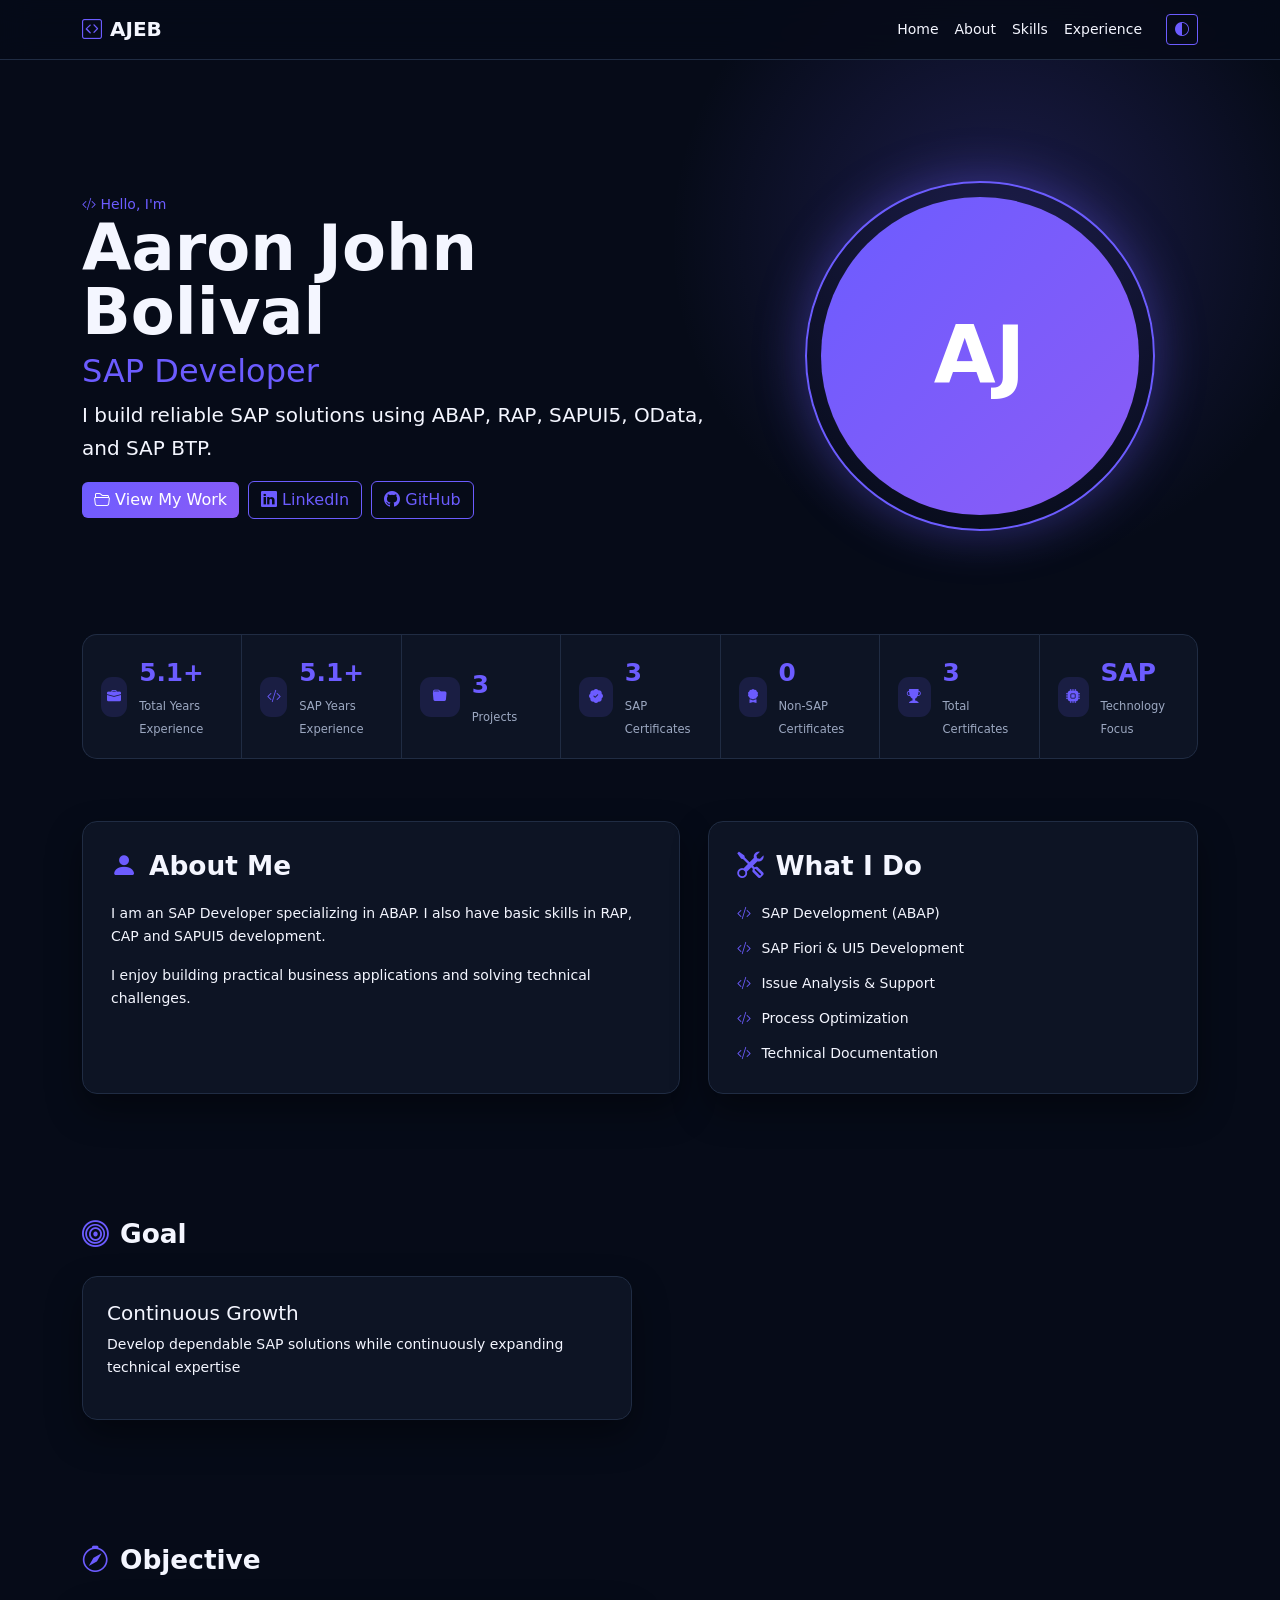
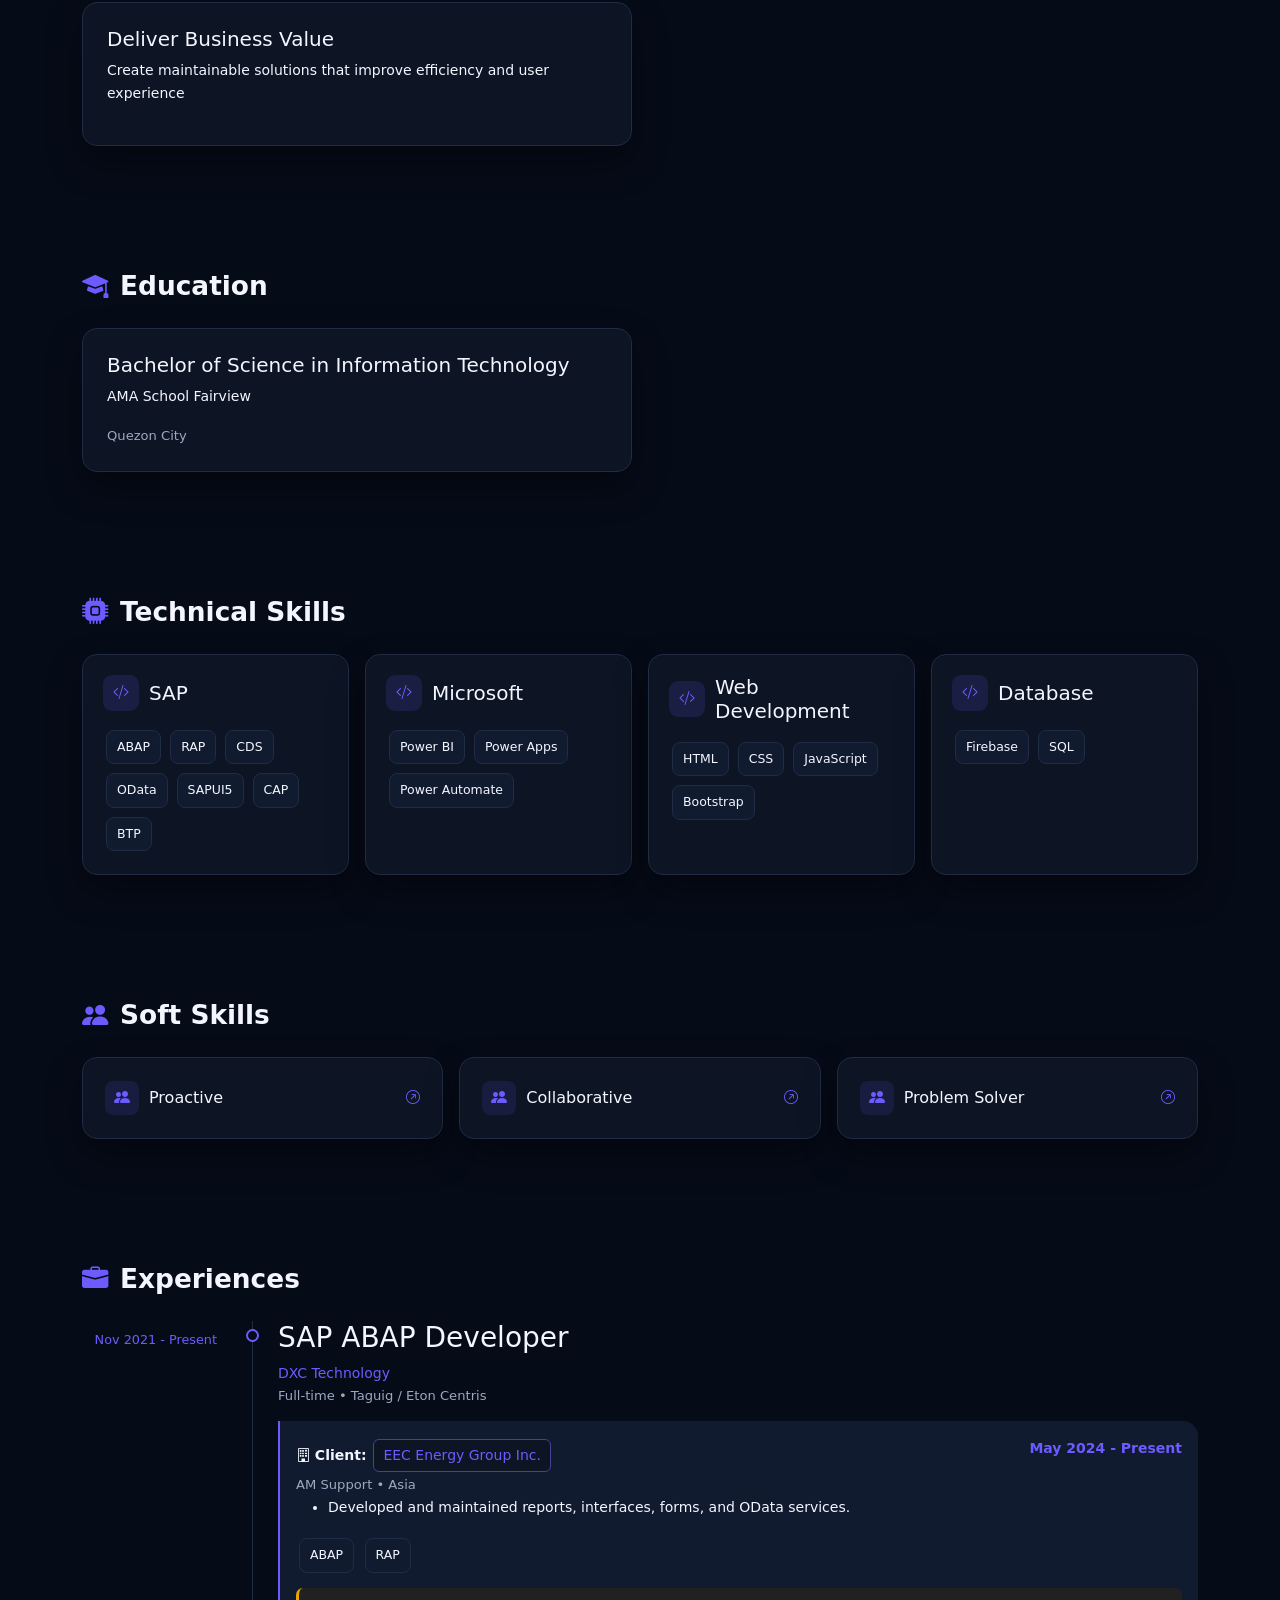
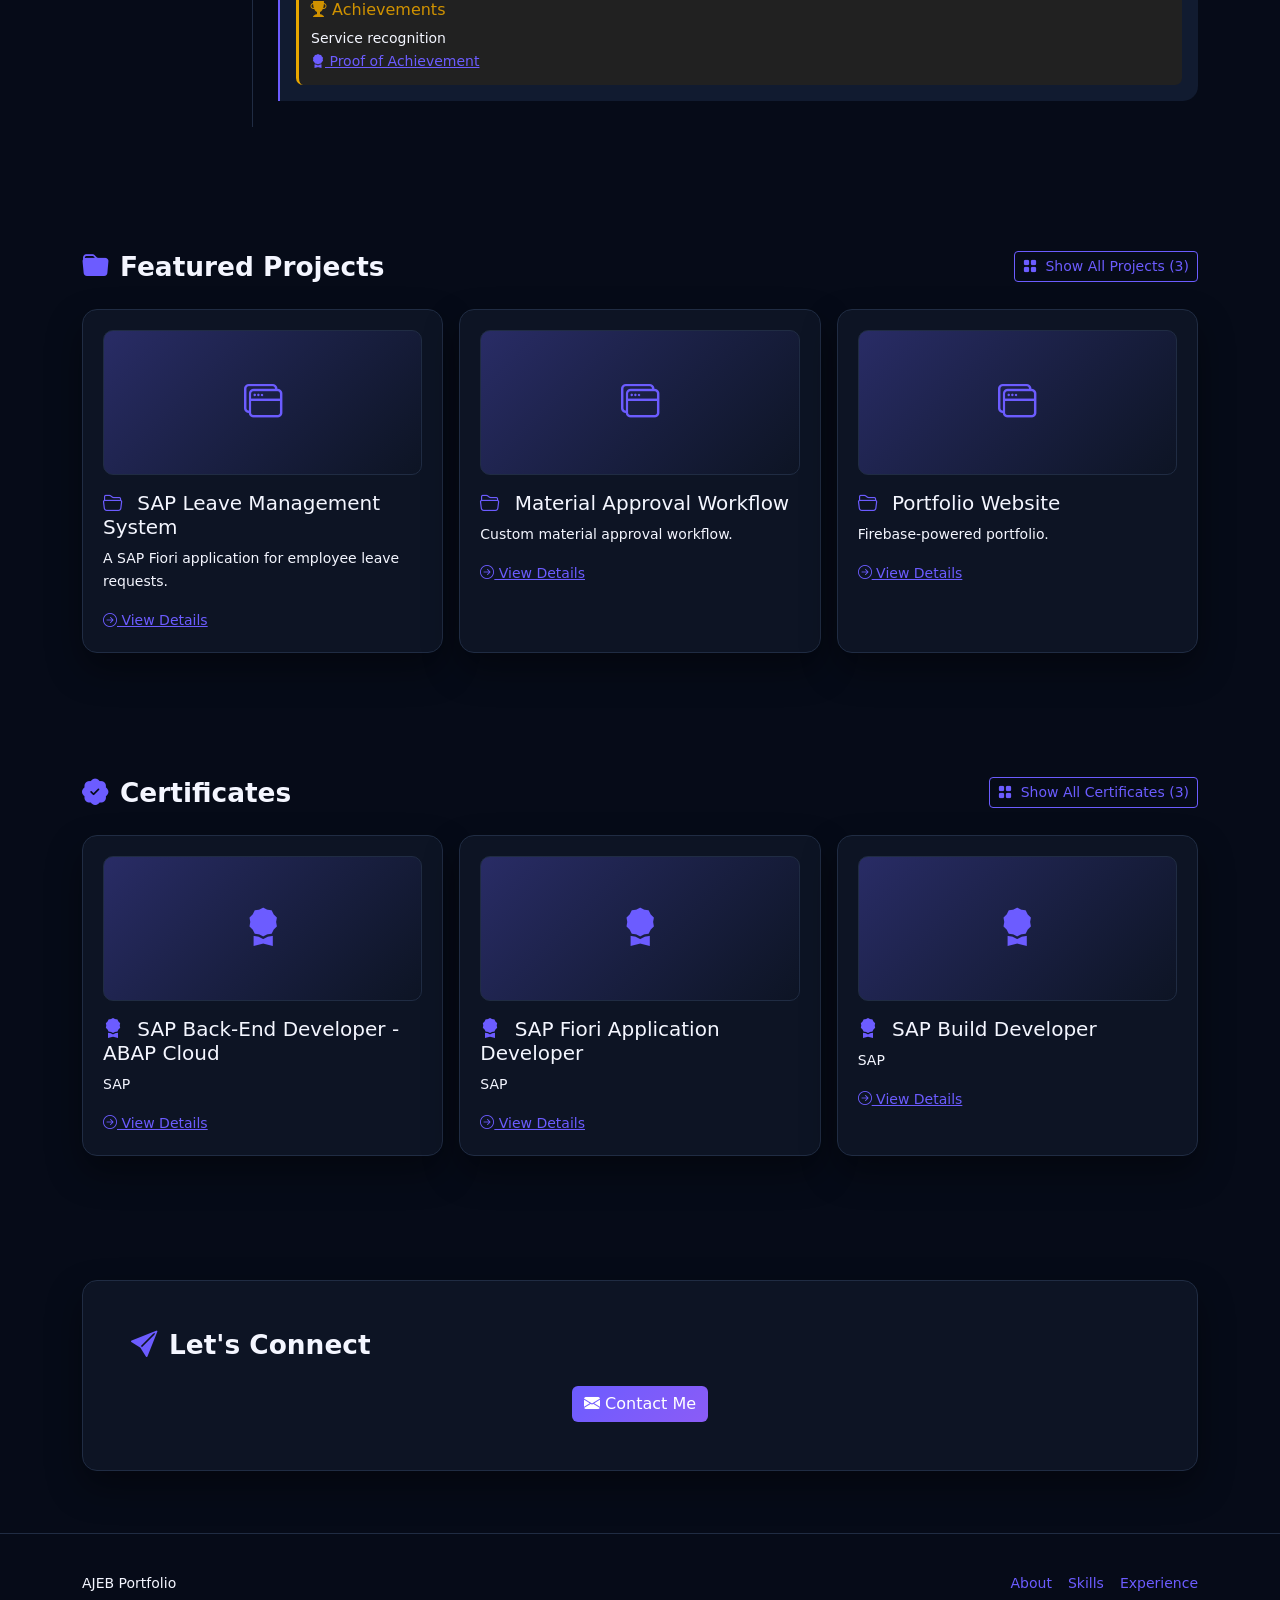
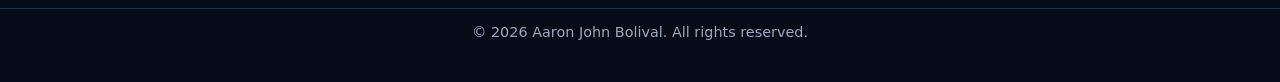
==== commit 614d5555: "fix commit" ====
--- a/index.html
+++ b/index.html
@@ -27,7 +27,7 @@
           <span class="navbar-toggler-icon"></span>
         </button>
         <div id="publicNav" class="collapse navbar-collapse">
-          <ul class="navbar-nav ms-auto">
+          <ul id="navItems" class="navbar-nav ms-auto">
             <li class="nav-item">
               <a class="nav-link" href="index.html#hero">Home</a>
             </li>
--- a/assets/css/style.css
+++ b/assets/css/style.css
@@ -35,7 +35,18 @@
 .media-thumb{height:180px;border-radius:10px;overflow:hidden;background:var(--surface2)}.media-thumb img{width:100%;height:100%;object-fit:cover}.detail-panel>.media-thumb{height:360px}.detail-panel>.media-thumb img{object-fit:contain}.gallery img{width:100%;height:180px;object-fit:cover}.video iframe{width:100%;aspect-ratio:16/9}
 
 /* V6 complete detail pages */
-.detail-subtitle{font-size:1rem;font-weight:800;margin:1.2rem 0 .65rem}.detail-list{padding-left:1.2rem}.detail-list li{margin-bottom:.4rem}.project-detail-preview{height:360px;border:1px solid var(--line);border-radius:12px;overflow:hidden;background:var(--surface2)}.project-detail-preview .media-thumb{height:100%}.project-detail-preview .media-thumb img{object-fit:contain;background:var(--surface)}.detail-info-grid{display:grid;grid-template-columns:repeat(3,1fr);gap:14px}.detail-info-card{padding:16px;border:1px solid var(--line);border-radius:10px;background:var(--surface2)}.detail-info-card h3{font-size:.9rem;font-weight:800}.certificate-image-frame{height:430px;border:1px solid var(--line);border-radius:12px;padding:14px;background:var(--surface2);display:flex;align-items:center;justify-content:center}.certificate-image-frame .media-thumb{width:100%;height:100%;background:transparent}.certificate-image-frame .media-thumb img{width:100%;height:100%;object-fit:contain;background:transparent}.award-message{padding:18px;border-left:4px solid #e8a600;border-radius:8px;background:color-mix(in srgb,#e8a600 10%,var(--surface))}.award-message h3{font-size:1rem;color:#c88e00}.certificate-field-grid{display:grid;grid-template-columns:repeat(2,1fr);gap:12px}.certificate-field-grid>div{padding:14px;border:1px solid var(--line);border-radius:9px;background:var(--surface2)}.certificate-field-grid span{display:block;font-size:.72rem;color:var(--muted);margin-bottom:3px}.certificate-field-grid strong{display:block;color:var(--text)}@media(max-width:768px){.detail-info-grid,.certificate-field-grid{grid-template-columns:1fr}.project-detail-preview{height:280px}.certificate-image-frame{height:340px}}
+.detail-subtitle{font-size:1rem;font-weight:800;margin:1.2rem 0 .65rem}.detail-list{padding-left:1.2rem}.detail-list li{margin-bottom:.4rem}.project-detail-preview{height:360px;border:1px solid var(--line);border-radius:12px;overflow:hidden;background:var(--surface2)}.project-detail-preview .media-thumb{height:100%}.project-detail-preview .media-thumb img{object-fit:contain;background:var(--surface)}.detail-info-grid{display:grid;grid-template-columns:repeat(3,1fr);gap:14px}.detail-info-card{padding:16px;border:1px solid var(--line);border-radius:10px;background:var(--surface2)}
+.detail-info-card h3 {
+  display: flex;
+  align-items: center;
+  gap: 7px;
+  font-size: 0.8rem;
+}
+
+.detail-info-card h3 i {
+  font-size: 0.8rem;
+}
+.certificate-image-frame{height:430px;border:1px solid var(--line);border-radius:12px;padding:14px;background:var(--surface2);display:flex;align-items:center;justify-content:center}.certificate-image-frame .media-thumb{width:100%;height:100%;background:transparent}.certificate-image-frame .media-thumb img{width:100%;height:100%;object-fit:contain;background:transparent}.award-message{padding:18px;border-left:4px solid #e8a600;border-radius:8px;background:color-mix(in srgb,#e8a600 10%,var(--surface))}.award-message h3{font-size:1rem;color:#c88e00}.certificate-field-grid{display:grid;grid-template-columns:repeat(2,1fr);gap:12px}.certificate-field-grid>div{padding:14px;border:1px solid var(--line);border-radius:9px;background:var(--surface2)}.certificate-field-grid span{display:block;font-size:.72rem;color:var(--muted);margin-bottom:3px}.certificate-field-grid strong{display:block;color:var(--text)}@media(max-width:768px){.detail-info-grid,.certificate-field-grid{grid-template-columns:1fr}.project-detail-preview{height:280px}.certificate-image-frame{height:340px}}
 
 /* Maintainable skill-category icons */
 
@@ -121,4 +132,65 @@
   text-align: center;
   font-size: 0.9rem;
   color: var(--muted);
+}
+/* Project category */
+
+.project-category {
+  display: inline-flex;
+  align-items: center;
+  gap: 7px;
+
+  padding: 7px 12px;
+  margin-bottom: 8px;
+
+  border: 1px solid color-mix(
+    in srgb,
+    var(--p) 35%,
+    var(--line)
+  );
+  border-radius: 999px;
+
+  background: color-mix(
+    in srgb,
+    var(--p) 10%,
+    var(--surface)
+  );
+  color: var(--p);
+
+  font-size: 0.8rem;
+  font-weight: 700;
+}
+
+/* Project notes */
+
+.project-notes {
+  margin-top: 24px;
+  padding: 18px 20px;
+
+  border-left: 4px solid var(--p);
+  border-radius: 10px;
+
+  background: color-mix(
+    in srgb,
+    var(--p) 8%,
+    var(--surface)
+  );
+}
+
+.project-notes h3 {
+  display: flex;
+  align-items: center;
+  gap: 8px;
+
+  margin: 0 0 8px;
+
+  color: var(--p);
+  font-size: 1rem;
+  font-weight: 800;
+}
+
+.project-notes p {
+  margin: 0;
+  color: var(--text);
+  white-space: pre-line;
 }
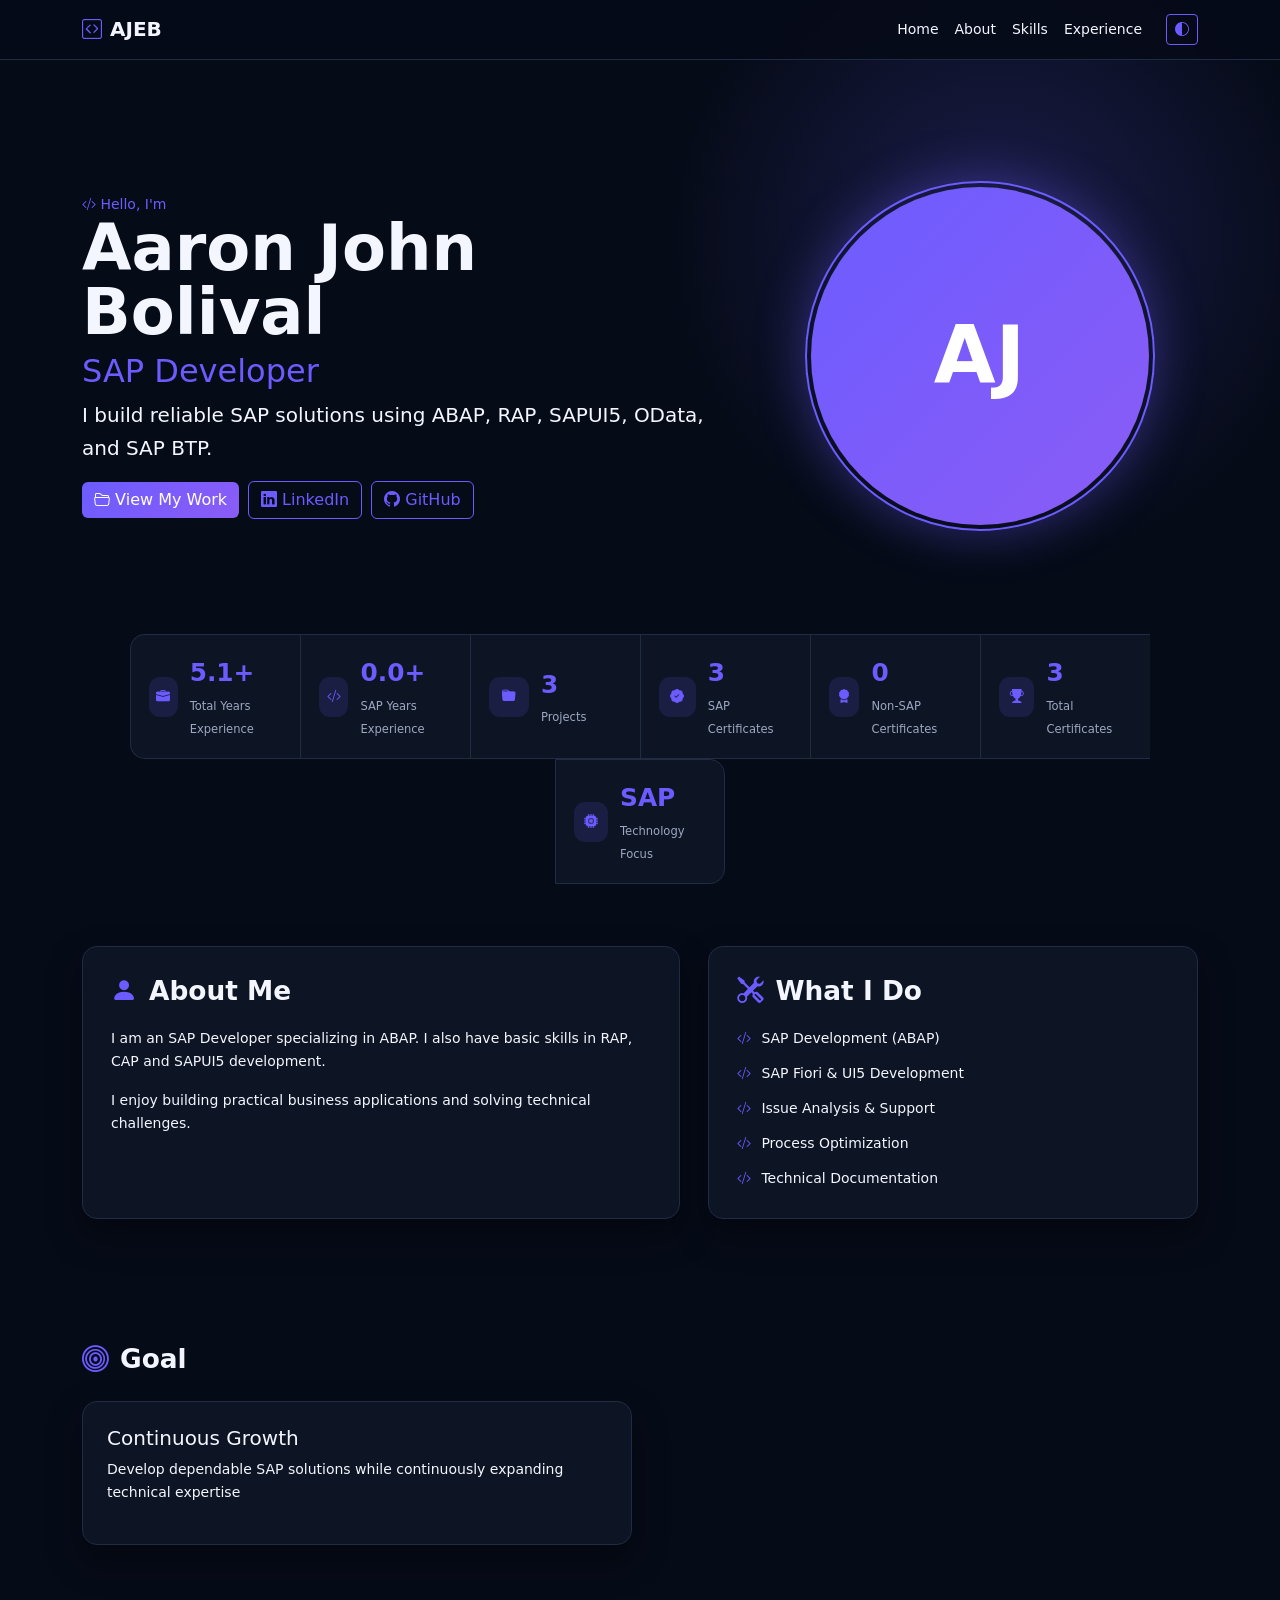
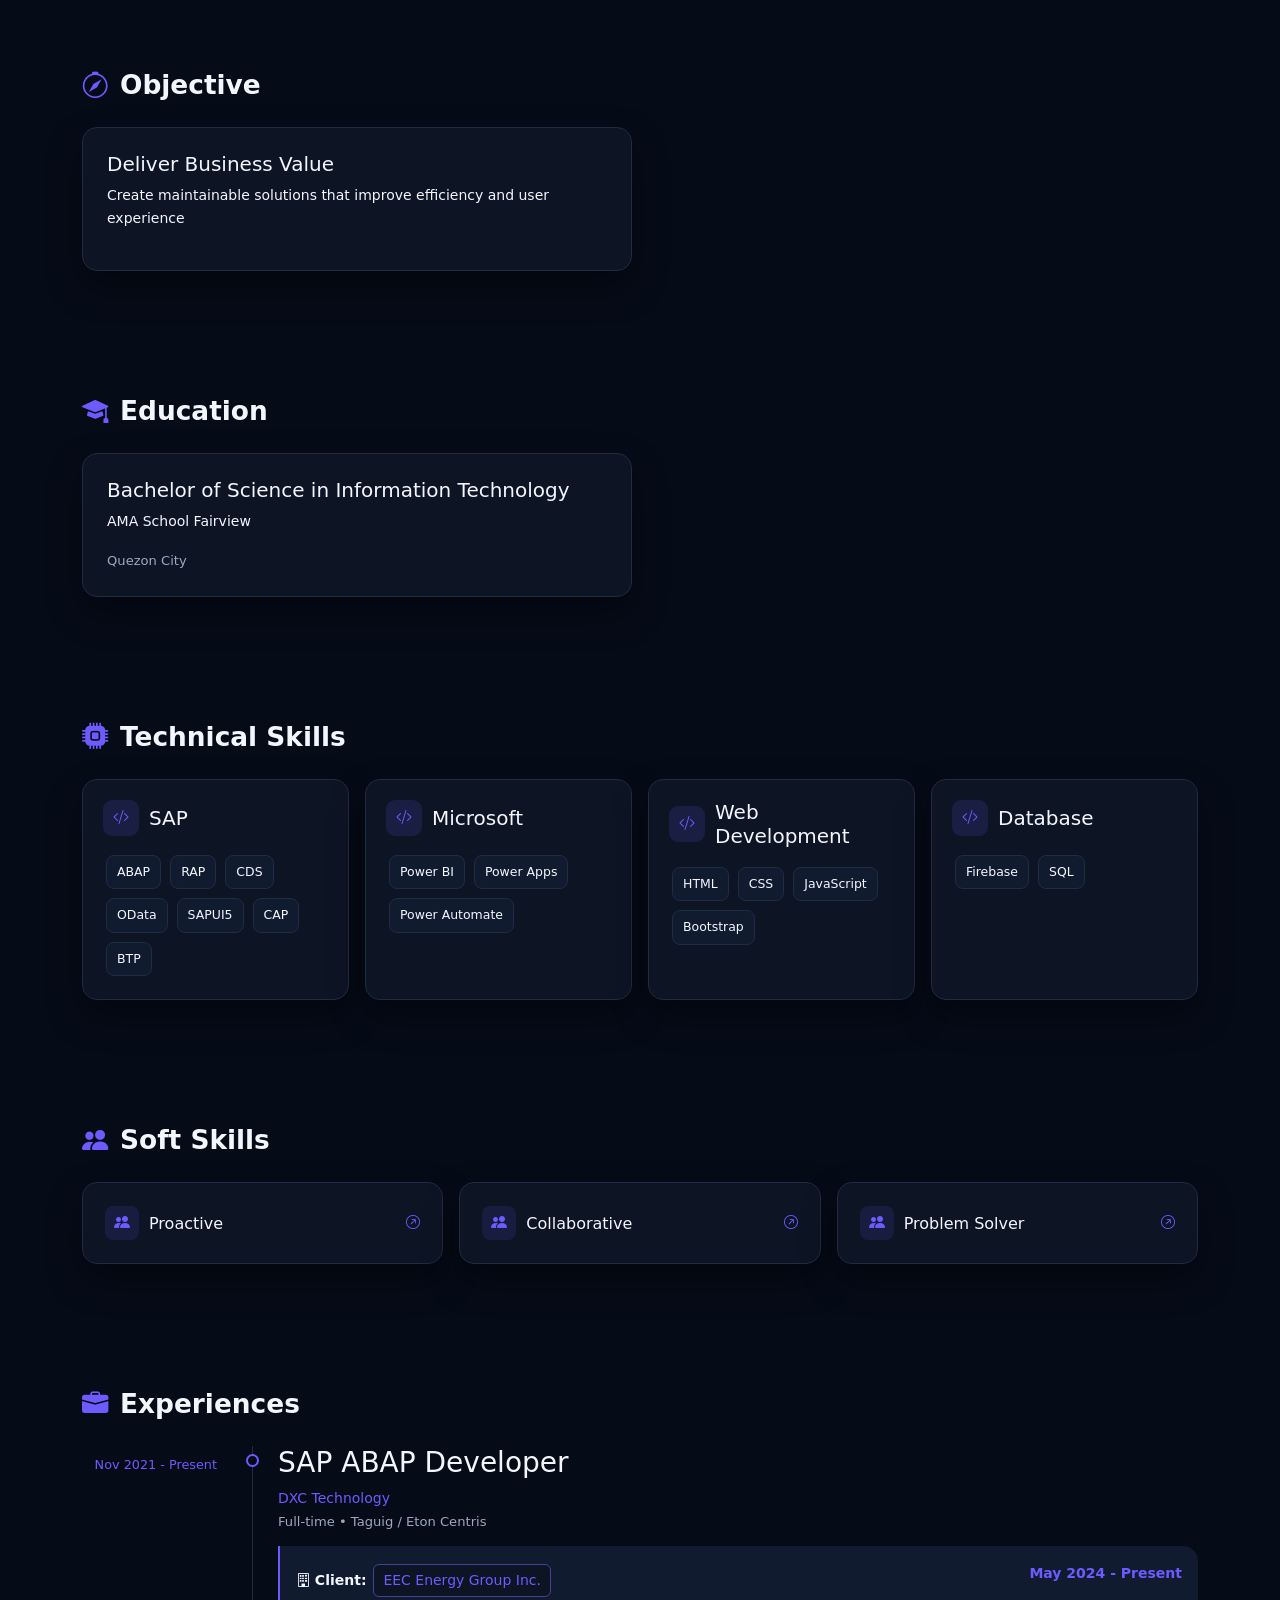
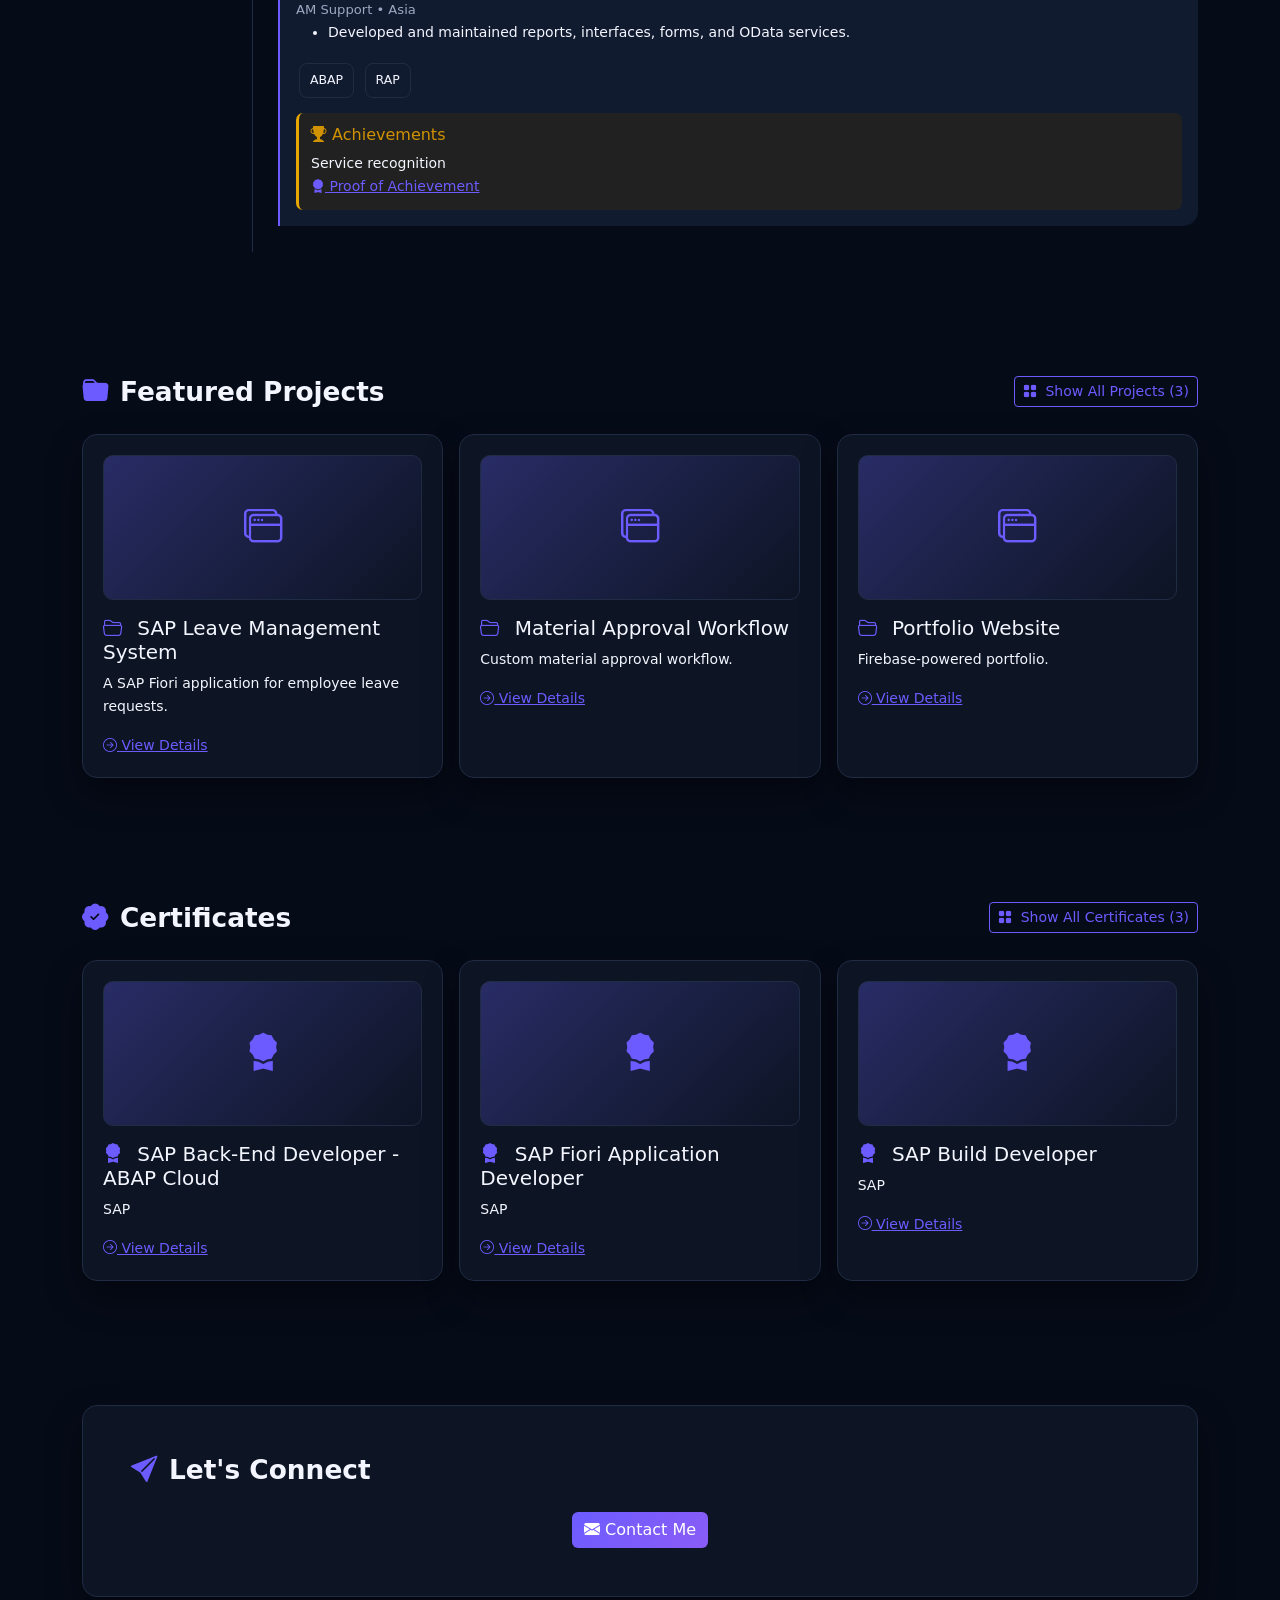
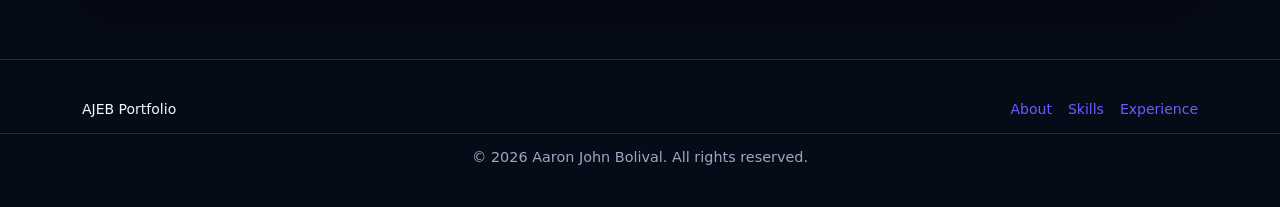
==== commit 747fe282: "statistics fix commit" ====
--- a/index.html
+++ b/index.html
@@ -100,7 +100,7 @@
         <div class="container content"></div>
       </section>
     </main>
-    <footer class="footer">
+    <footer id="footer" class="footer">
     <div class="container d-flex justify-content-between align-items-center">
         <span>AJEB Portfolio</span>
         <!-- 
--- a/assets/css/style.css
+++ b/assets/css/style.css
@@ -1,7 +1,31 @@
-:root{--p:#6c5cff;--s:#8b5cf6;--a:#20c997;--bg:#f6f7fb;--surface:#fff;--surface2:#eef0f8;--text:#172033;--muted:#65708a;--line:#dce1ec;--radius:15px;--shadow:0 12px 30px #17203314}html[data-theme=dark]{--bg:#060b18;--surface:#0d1424;--surface2:#111b30;--text:#f4f6ff;--muted:#9ca8c1;--line:#202c43;--shadow:0 16px 35px #0006}*{box-sizing:border-box}html{scroll-behavior:smooth}body{margin:0;background:var(--bg);color:var(--text);font:15px/1.65 Inter,system-ui,sans-serif}.navbar{background:color-mix(in srgb,var(--bg) 88%,transparent);backdrop-filter:blur(16px);border-bottom:1px solid var(--line)}.navbar-brand,.nav-link{color:var(--text)!important}.nav-link:hover{color:var(--p)!important}.btn-primary{background:linear-gradient(135deg,var(--p),var(--s));border:0}.btn-outline-primary{color:var(--p);border-color:var(--p)}.hero{min-height:88vh;display:flex;align-items:center;padding:100px 0 80px;background:radial-gradient(circle at 78% 35%,color-mix(in srgb,var(--p) 22%,transparent),transparent 30%)}.hero h1{font-size:clamp(2.7rem,6vw,5rem);font-weight:800;line-height:1}.eyebrow,.accent{color:var(--p)}.profile{width:min(350px,78vw);aspect-ratio:1;border:2px solid var(--p);border-radius:50%;padding:14px;margin:auto;box-shadow:0 0 50px color-mix(in srgb,var(--p) 38%,transparent)}.profile img,.avatar{width:100%;height:100%;object-fit:cover;border-radius:50%}.avatar{display:grid;place-items:center;background:linear-gradient(135deg,var(--p),var(--s));color:white;font-size:5rem;font-weight:800}.section{padding:76px 0}.section.alt{background:var(--surface2)}.section-title{font-size:2rem;font-weight:800;margin-bottom:26px;display:flex;align-items:center;gap:12px}.section-title i{color:var(--p)}.card-ui{background:var(--surface);color:var(--text);border:1px solid var(--line);border-radius:var(--radius);box-shadow:var(--shadow)}.stats-wrap{margin-top:-50px;position:relative;z-index:4}.statistics-grid{display:grid;grid-template-columns:repeat(7,1fr);gap:12px}.stat-card{padding:18px;min-height:112px;display:flex;align-items:center;gap:12px}.stat-icon{width:40px;height:40px;display:grid;place-items:center;border-radius:11px;background:color-mix(in srgb,var(--p) 14%,var(--surface));color:var(--p)}.stat-card strong{display:block;font-size:1.55rem;color:var(--p)}.stat-card span{font-size:.72rem;color:var(--muted)}.tag{display:inline-block;padding:6px 10px;margin:3px;border:1px solid var(--line);border-radius:8px;background:var(--surface2);color:var(--text);font-size:.78rem}.skill-box{padding:20px;height:100%}.soft-card,.item-card{padding:20px;height:100%;transition:.2s}.soft-card{cursor:pointer}.soft-card:hover,.item-card:hover{transform:translateY(-3px);border-color:var(--p)}.timeline-group{display:grid;grid-template-columns:135px 1fr;gap:35px}.company-period{text-align:right;color:var(--p);font-size:.8rem;padding-top:8px}.company-records{border-left:1px solid var(--line);padding-left:25px}.experience-entry{position:relative;padding-bottom:26px}.timeline-dot{position:absolute;left:-32px;top:8px;width:13px;height:13px;border:2px solid var(--p);background:var(--bg);border-radius:50%}.same-company .timeline-dot{display:none}.company{color:var(--p)}.meta{color:var(--muted);font-size:.82rem}.client-card{margin-top:14px;padding:16px;border-left:2px solid var(--p);background:var(--surface2);border-radius:0 var(--radius) var(--radius) 0}.client-head{display:flex;justify-content:space-between;gap:12px}.client-badge{display:inline-block;padding:4px 9px;margin:2px;border:1px solid color-mix(in srgb,var(--p) 45%,var(--line));border-radius:6px;color:var(--p);background:var(--surface)}.client-date{color:var(--p);white-space:nowrap}.achievement{margin-top:12px;padding:12px;border-left:3px solid #e8a600;background:color-mix(in srgb,#e8a600 9%,var(--surface));border-radius:7px}.achievement h6{color:#d09200}.form-control,.form-select{background:var(--surface);color:var(--text);border-color:var(--line)}.form-control::placeholder{color:var(--muted)}.form-control:focus,.form-select:focus{background:var(--surface);color:var(--text);border-color:var(--p);box-shadow:0 0 0 .2rem color-mix(in srgb,var(--p) 20%,transparent)}.filterbar{position:sticky;top:70px;z-index:3;background:var(--bg);padding:14px 0}.item-card img{width:100%;height:180px;object-fit:cover;border-radius:10px}.gallery img{width:100%;height:170px;object-fit:cover;border-radius:10px}.video iframe{width:100%;aspect-ratio:16/9;border:0;border-radius:10px}.modal-content{background:var(--surface);color:var(--text)}.footer{padding:38px 0;border-top:1px solid var(--line)}a{color:var(--p)}
-@media(max-width:1200px){.statistics-grid{grid-template-columns:repeat(4,1fr)}}@media(max-width:768px){.statistics-grid{grid-template-columns:repeat(2,1fr)}.timeline-group{grid-template-columns:1fr;gap:2px;padding-left:16px}.company-period{text-align:left}.company-records{padding-left:20px}.timeline-dot{left:-27px}.client-head{display:block}.client-date{display:block;margin-top:5px}.hero{text-align:center}}
+:root{--p:#6c5cff;--s:#8b5cf6;--a:#20c997;--bg:#f6f7fb;--surface:#fff;--surface2:#eef0f8;--text:#172033;--muted:#65708a;--line:#dce1ec;--radius:15px;--shadow:0 12px 30px #17203314}html[data-theme=dark]{--bg:#060b18;--surface:#0d1424;--surface2:#111b30;--text:#f4f6ff;--muted:#9ca8c1;--line:#202c43;--shadow:0 16px 35px #0006}*{box-sizing:border-box}html{scroll-behavior:smooth}body{margin:0;background:var(--bg);color:var(--text);font:15px/1.65 Inter,system-ui,sans-serif}.navbar{background:color-mix(in srgb,var(--bg) 88%,transparent);backdrop-filter:blur(16px);border-bottom:1px solid var(--line)}.navbar-brand,.nav-link{color:var(--text)!important}.nav-link:hover{color:var(--p)!important}.btn-primary{background:linear-gradient(135deg,var(--p),var(--s));border:0}.btn-outline-primary{color:var(--p);border-color:var(--p)}.hero{min-height:88vh;display:flex;align-items:center;padding:100px 0 80px;background:radial-gradient(circle at 78% 35%,color-mix(in srgb,var(--p) 22%,transparent),transparent 30%)}.hero h1{font-size:clamp(2.7rem,6vw,5rem);font-weight:800;line-height:1}.eyebrow,.accent{color:var(--p)}
+.profile{width:min(350px,78vw);aspect-ratio:1;border:2px solid var(--p);border-radius:50%;padding:4px;margin:auto;box-shadow:0 0 50px color-mix(in srgb,var(--p) 38%,transparent)}
+.profile img,.avatar{width:100%;height:100%;object-fit:cover;border-radius:50%}
+.avatar{display:grid;place-items:center;background:linear-gradient(135deg,var(--p),var(--s));
+  color:white;font-size:5rem;font-weight:800}
+  .section{padding:76px 0}.section.alt{background:var(--surface2)}.section-title{font-size:2rem;font-weight:800;margin-bottom:26px;display:flex;align-items:center;gap:12px}.section-title i{color:var(--p)}.card-ui{background:var(--surface);color:var(--text);border:1px solid var(--line);border-radius:var(--radius);box-shadow:var(--shadow)}.stats-wrap{margin-top:-50px;position:relative;z-index:4}
+.statistics-grid{
+  display:flex;
+  justify-content:center;
+  flex-wrap:wrap;
+  gap:0;
+}
+.stat-card{
+  width:170px;
+}
+.stat-card{padding:18px;min-height:112px;display:flex;align-items:center;gap:12px}.stat-icon{width:40px;height:40px;display:grid;place-items:center;border-radius:11px;background:color-mix(in srgb,var(--p) 14%,var(--surface));color:var(--p)}.stat-card strong{display:block;font-size:1.55rem;color:var(--p)}.stat-card span{font-size:.72rem;color:var(--muted)}.tag{display:inline-block;padding:6px 10px;margin:3px;border:1px solid var(--line);border-radius:8px;background:var(--surface2);color:var(--text);font-size:.78rem}.skill-box{padding:20px;height:100%}.soft-card,.item-card{padding:20px;height:100%;transition:.2s}.soft-card{cursor:pointer}.soft-card:hover,.item-card:hover{transform:translateY(-3px);border-color:var(--p)}.timeline-group{display:grid;grid-template-columns:135px 1fr;gap:35px}.company-period{text-align:right;color:var(--p);font-size:.8rem;padding-top:8px}.company-records{border-left:1px solid var(--line);padding-left:25px}.experience-entry{position:relative;padding-bottom:26px}.timeline-dot{position:absolute;left:-32px;top:8px;width:13px;height:13px;border:2px solid var(--p);background:var(--bg);border-radius:50%}.same-company .timeline-dot{display:none}.company{color:var(--p)}.meta{color:var(--muted);font-size:.82rem}.client-card{margin-top:14px;padding:16px;border-left:2px solid var(--p);background:var(--surface2);border-radius:0 var(--radius) var(--radius) 0}.client-head{display:flex;justify-content:space-between;gap:12px}.client-badge{display:inline-block;padding:4px 9px;margin:2px;border:1px solid color-mix(in srgb,var(--p) 45%,var(--line));border-radius:6px;color:var(--p);background:var(--surface)}.client-date{color:var(--p);white-space:nowrap}.achievement{margin-top:12px;padding:12px;border-left:3px solid #e8a600;background:color-mix(in srgb,#e8a600 9%,var(--surface));border-radius:7px}.achievement h6{color:#d09200}.form-control,.form-select{background:var(--surface);color:var(--text);border-color:var(--line)}.form-control::placeholder{color:var(--muted)}.form-control:focus,.form-select:focus{background:var(--surface);color:var(--text);border-color:var(--p);box-shadow:0 0 0 .2rem color-mix(in srgb,var(--p) 20%,transparent)}.filterbar{position:sticky;top:70px;z-index:3;background:var(--bg);padding:14px 0}.item-card img{width:100%;height:180px;object-fit:cover;border-radius:10px}.gallery img{width:100%;height:170px;object-fit:cover;border-radius:10px}.video iframe{width:100%;aspect-ratio:16/9;border:0;border-radius:10px}.modal-content{background:var(--surface);color:var(--text)}.footer{padding:38px 0;border-top:1px solid var(--line)}a{color:var(--p)}
+@media(max-width:1200px){.statistics-grid{grid-template-columns:repeat(4,1fr)}}@media(max-width:768px){
+  .statistics-grid{grid-template-columns:repeat(2,1fr)}
+  .timeline-group{grid-template-columns:1fr;gap:2px;padding-left:16px}.company-period{text-align:left}.company-records{padding-left:20px}.timeline-dot{left:-27px}.client-head{display:block}.client-date{display:block;margin-top:5px}.hero{text-align:center}}
 /* V7 reference-design refinements */
-body{font-size:14px}.section{padding:62px 0}.hero{min-height:76vh;padding-bottom:72px}.hero h1{font-size:clamp(2.5rem,5vw,4.4rem)}.statistics-grid{gap:0}.stat-card{border-radius:0;box-shadow:none;border-right:0;min-height:102px}.statistics-grid .stat-card:first-child{border-radius:var(--radius) 0 0 var(--radius)}.statistics-grid .stat-card:last-child{border-radius:0 var(--radius) var(--radius) 0;border-right:1px solid var(--line)}.section-title{font-size:1.65rem}.item-card{min-height:210px}.item-thumb{height:145px;border-radius:10px;background:linear-gradient(135deg,color-mix(in srgb,var(--p) 26%,var(--surface2)),var(--surface));border:1px solid var(--line);display:grid;place-items:center;color:var(--p);font-size:2.4rem}.subpage-header{padding-top:92px}
+body{font-size:14px}.section{padding:62px 0}.hero{min-height:76vh;padding-bottom:72px}.hero h1{font-size:clamp(2.5rem,5vw,4.4rem)}
+  .statistics-grid{gap:0}
+  .stat-card{border-radius:0;box-shadow:none;border-right:0;min-height:102px}
+  .statistics-grid .stat-card:first-child{border-radius:var(--radius) 0 0 var(--radius)}
+  .statistics-grid .stat-card:last-child{border-radius:0 var(--radius) var(--radius) 0;border-right:1px solid var(--line)}
+  .section-title{font-size:1.65rem}
+  .item-card{min-height:210px}
+  .item-thumb{height:145px;border-radius:10px;background:linear-gradient(135deg,color-mix(in srgb,var(--p) 26%,var(--surface2)),var(--surface));border:1px solid var(--line);display:grid;place-items:center;color:var(--p);font-size:2.4rem}.subpage-header{padding-top:92px}
 .page-toolbar {
   background: var(--surface);
   border: 1px solid var(--line);
